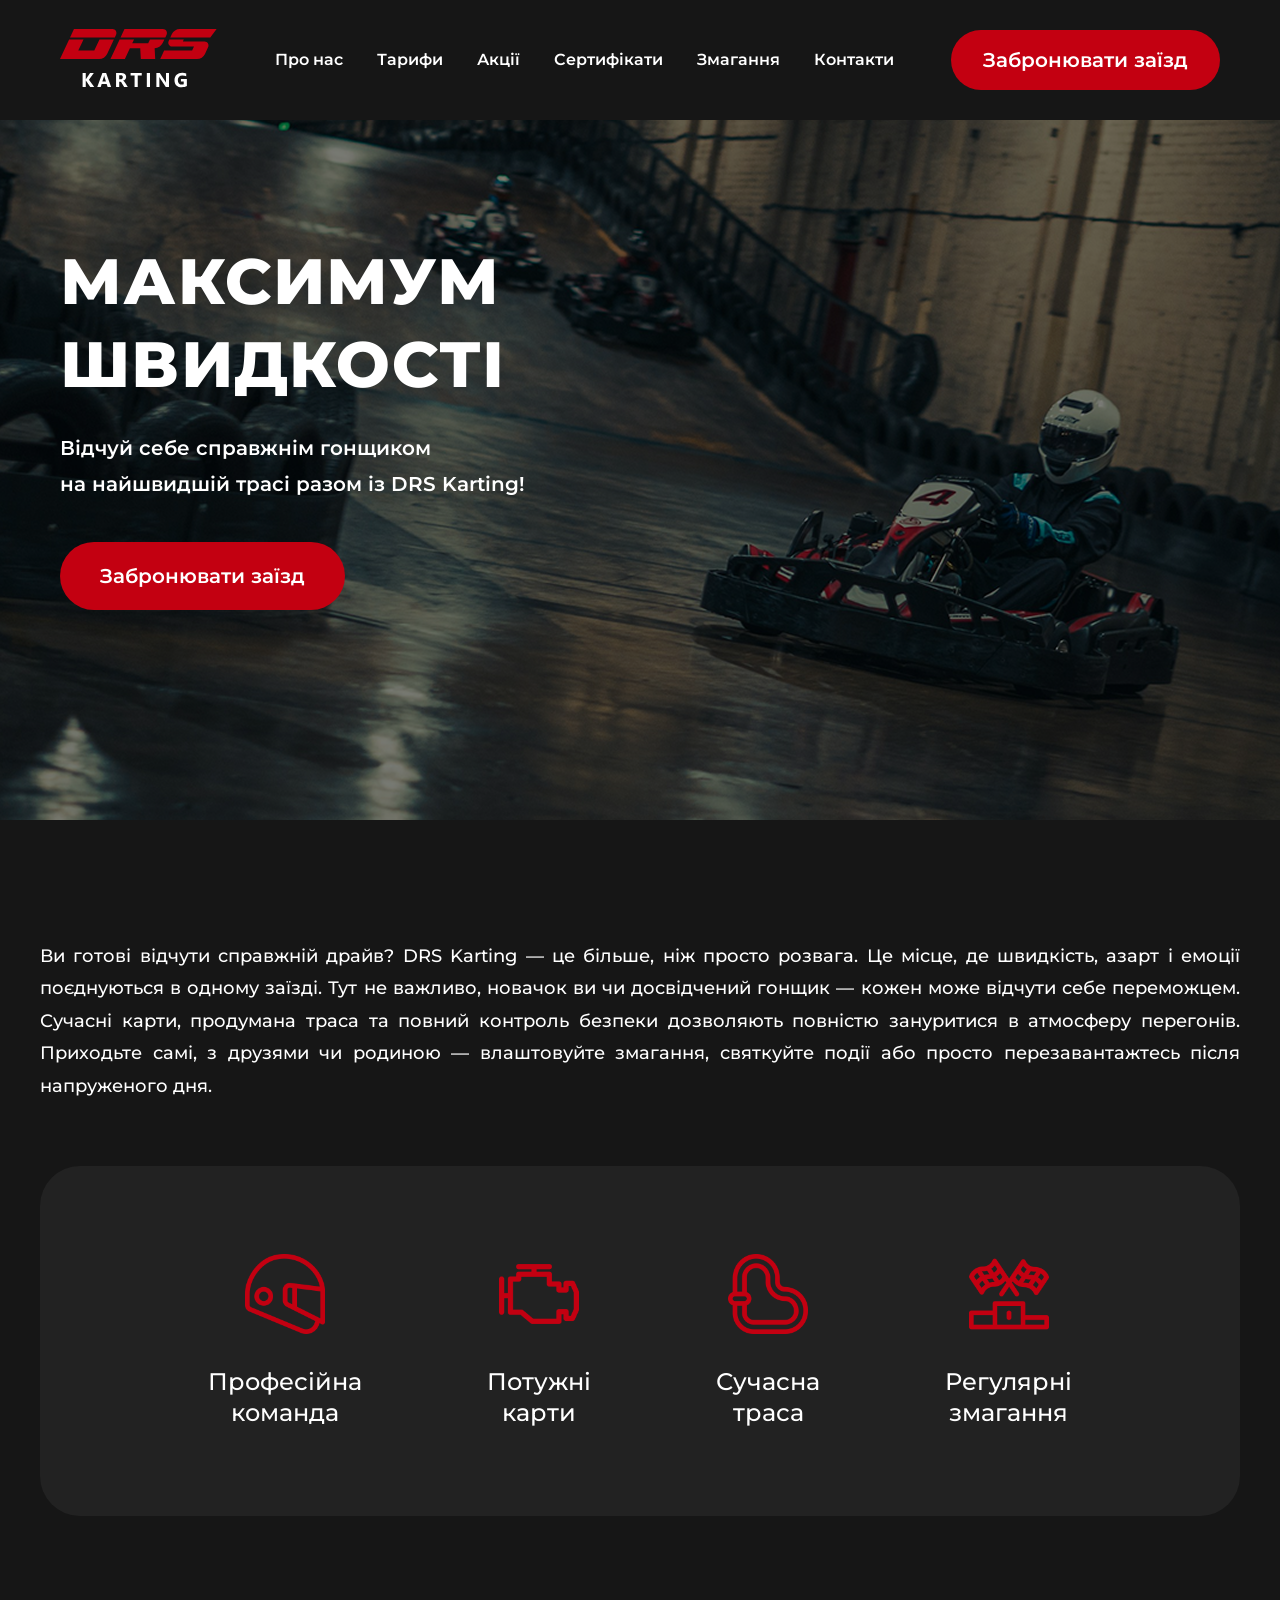
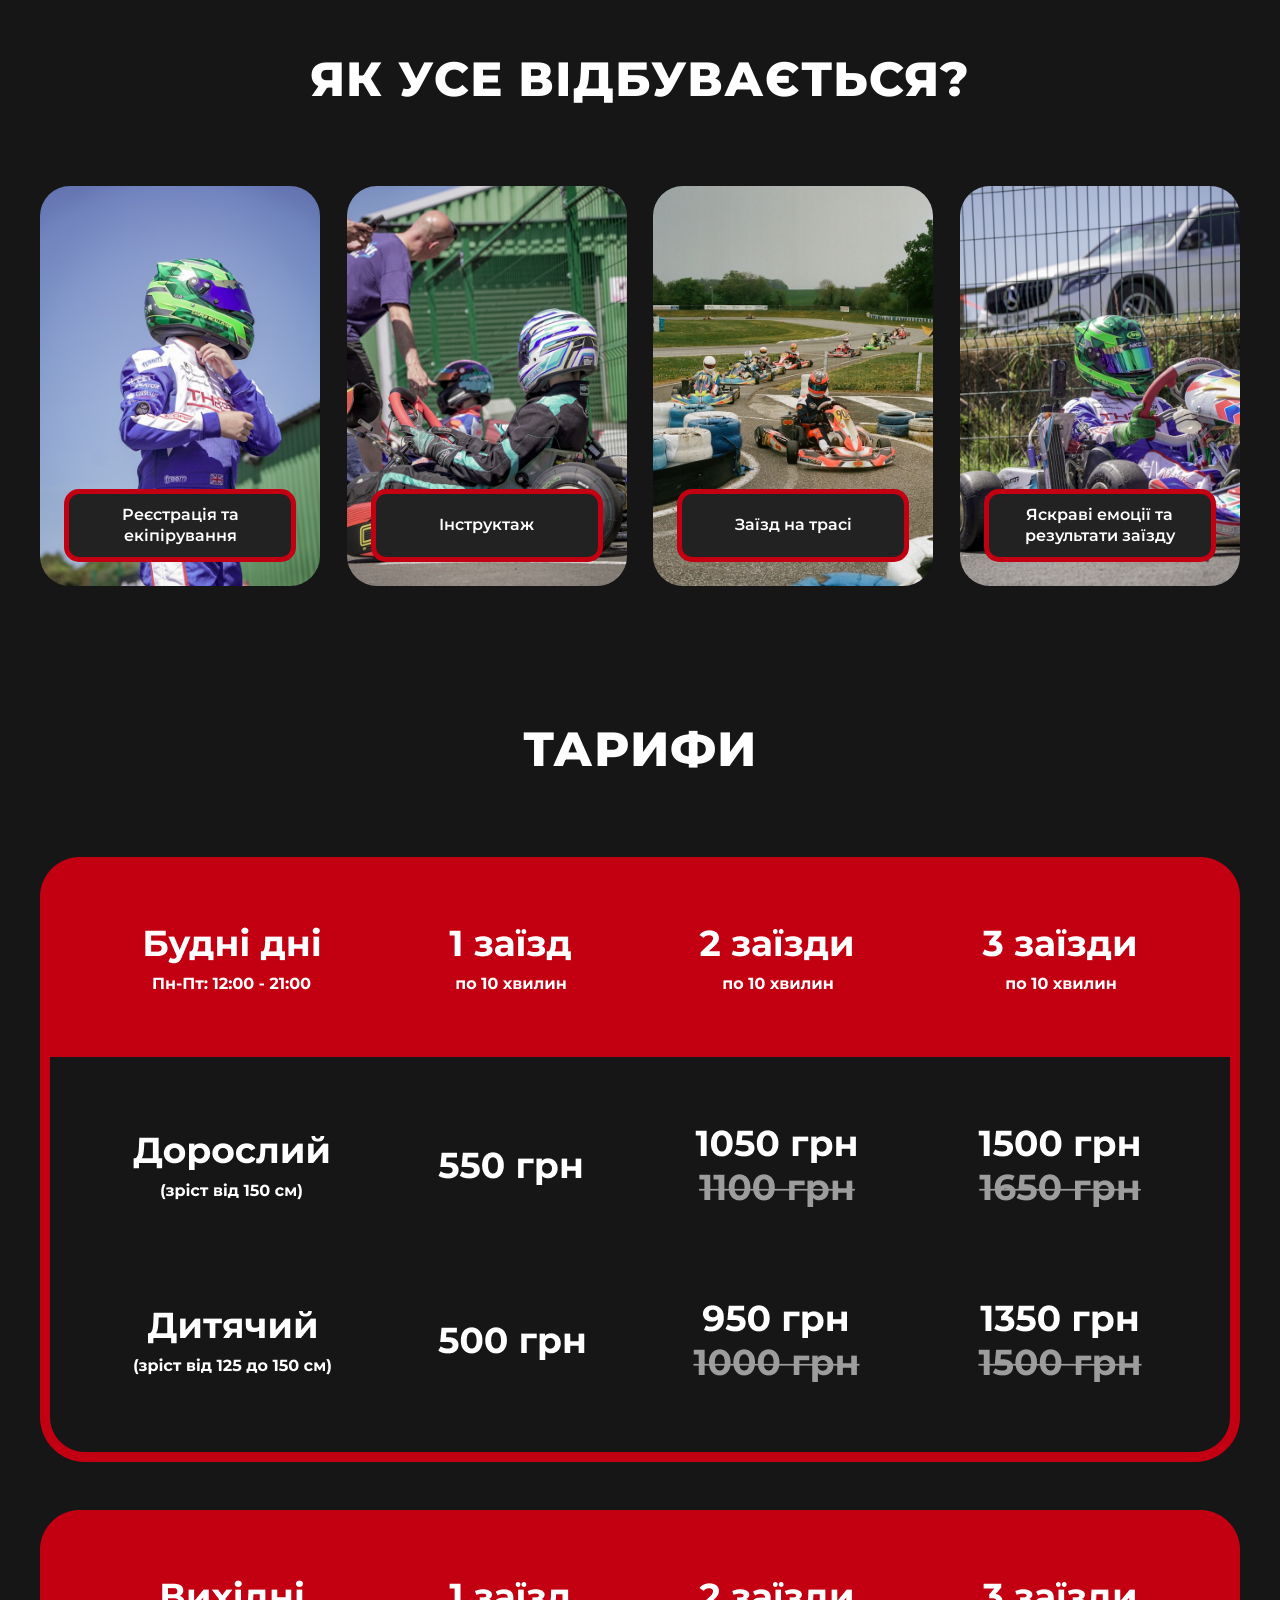
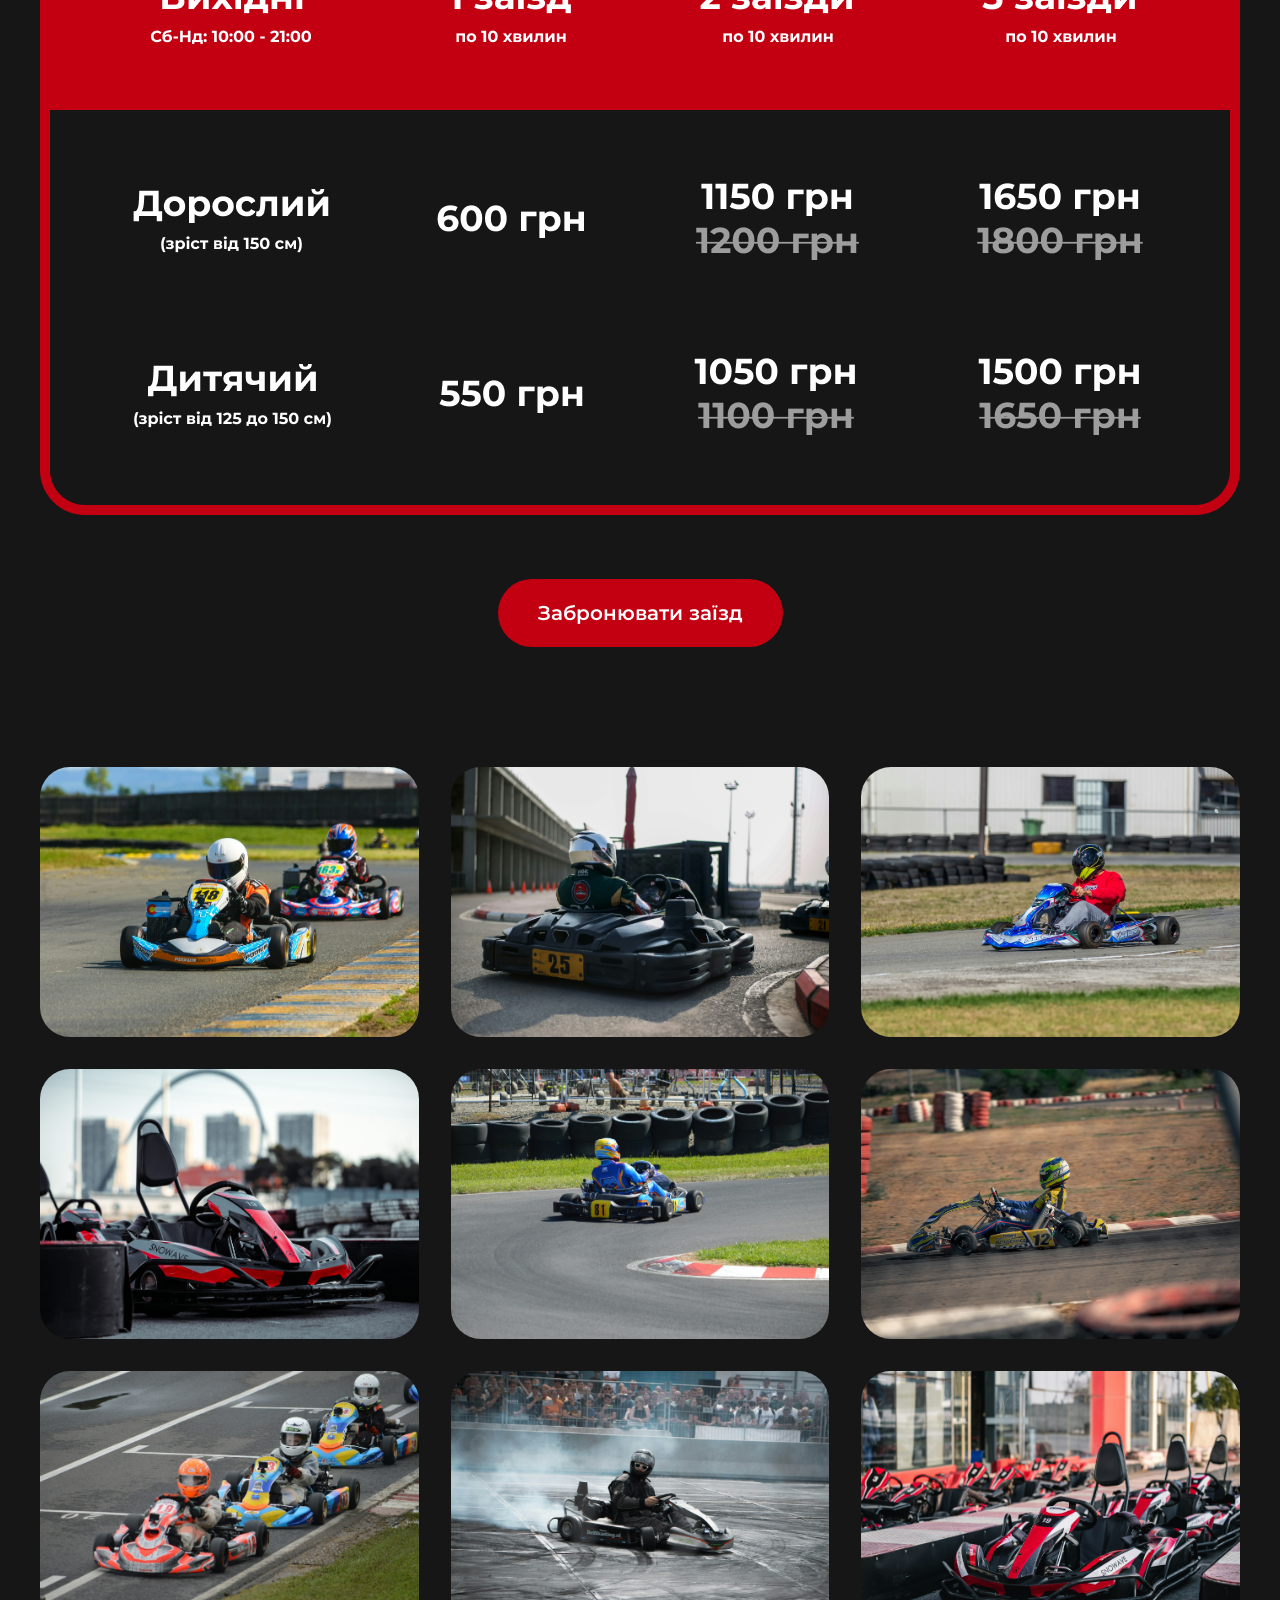
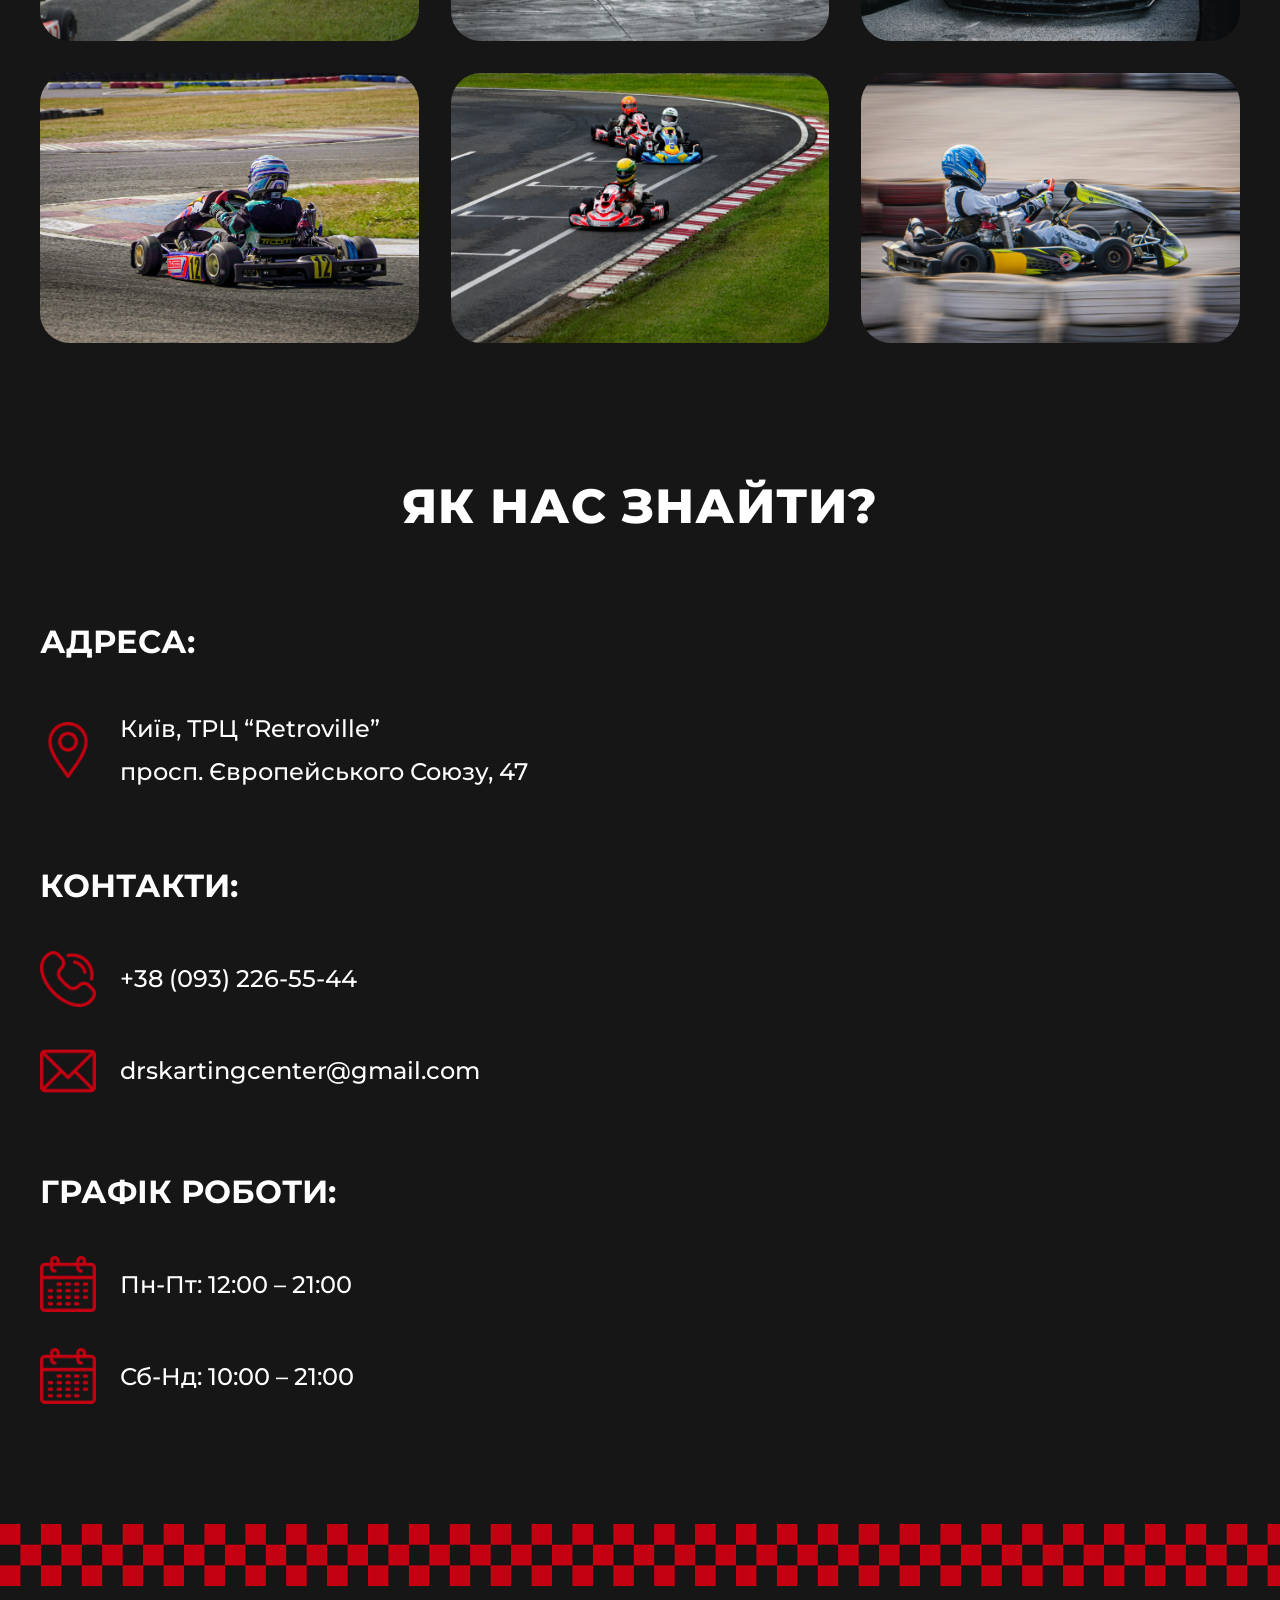
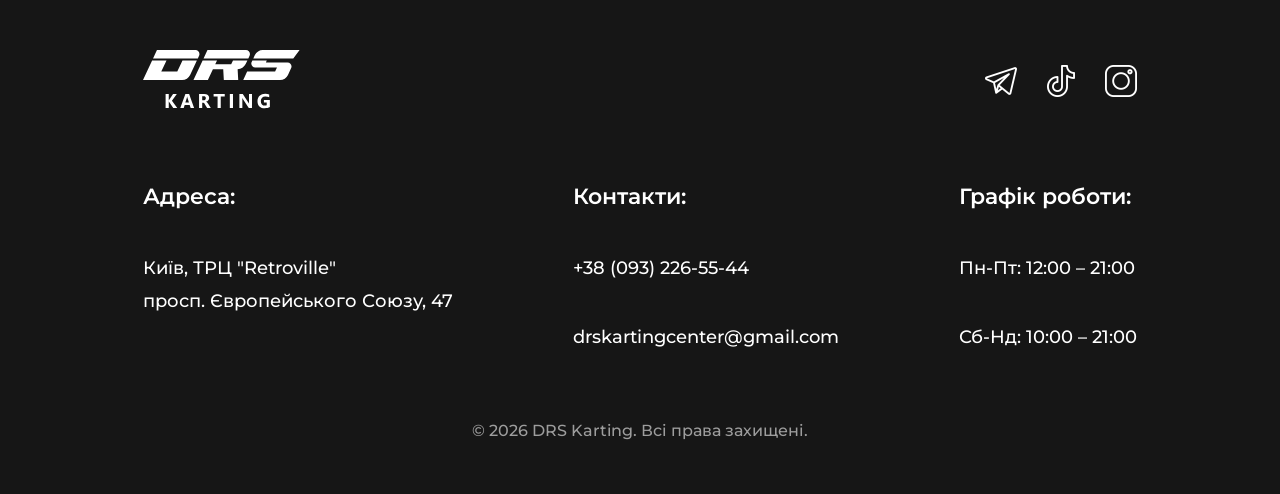
==== index.html @ b8cd3606 "Initial project upload Included all website pages, styles, and images" ====
<!DOCTYPE html>
<html lang="uk">
<head>
    <meta charset="UTF-8">
    <meta name="viewport" content="width=device-width, initial-scale=1.0">
    <title>DRS Karting — Картинг Київ | Максимум швидкості</title>
    <link rel="stylesheet" href="./style.css">
    <link rel="icon" href="./images/logo/logo-favicon.svg" type="image/svg+xml">
    <link rel="preconnect" href="https://fonts.googleapis.com">
    <link rel="preconnect" href="https://fonts.gstatic.com" crossorigin>
    <link href="https://fonts.googleapis.com/css2?family=Montserrat:ital,wght@0,100..900;1,100..900&display=swap" rel="stylesheet">
</head>
<body>
    <header class="header">
        <div class="header__container">
            <a href="index.html" class="header__logo">
                <img src="./images/logo/logo-header.svg" alt="DRS Karting логотип">
            </a>

            <nav class="header__nav">
                <ul class="header__nav-list">
                    <li><a href="about.html">Про нас</a></li>
                    <li><a href="prices.html">Тарифи</a></li>
                    <li><a href="promotions.html">Акції</a></li>
                    <li><a href="certificates.html">Сертифікати</a></li>
                    <li><a href="competitions.html">Змагання</a></li>
                    <li><a href="contacts.html">Контакти</a></li>
                </ul>
            </nav>

            <a href="reservation.html" class="btn header__btn">Забронювати заїзд</a>
        </div>
    </header>

    <section class="hero">
        <img class="hero__bg-img" src="./images/photos/hero-section-background.png" alt="Картинг-центр DRS Karting">
        <div class="hero__overlay"></div>

        <div class="hero__container">
            <h1 class="hero__title">Максимум<br>швидкості</h1>
            <p class="hero__subtitle">Відчуй себе справжнім гонщиком<br>на найшвидшій трасі разом із DRS Karting!</p>
            <a href="reservation.html" class="btn btn-primary">Забронювати заїзд</a>
        </div>
    </section>

    <section class="section">
        <p class="benefits__description">
            Ви готові відчути справжній драйв? DRS Karting — це більше, ніж просто розвага. Це місце, де швидкість, азарт і емоції поєднуються в одному заїзді. Тут не важливо, новачок ви чи досвідчений гонщик — кожен може відчути себе переможцем. Сучасні карти, продумана траса та повний контроль безпеки дозволяють повністю зануритися в атмосферу перегонів. Приходьте самі, з друзями чи родиною — влаштовуйте змагання, святкуйте події або просто перезавантажтесь після напруженого дня.
        </p>

        <div class="benefits__block">
            <div class="benefits__cards">
                <div class="benefits__card">
                    <img class="benefits__card-icon" src="./images/icons/helmet-icon.svg" alt="Іконка шолома">
                    <span class="benefits__card-title">Професійна<br>команда</span>
                </div>

                <div class="benefits__card">
                    <img class="benefits__card-icon" src="./images/icons/engine-icon.svg" alt="Іконка двигуна">
                    <span class="benefits__card-title">Потужні<br>карти</span>
                </div>

                <div class="benefits__card">
                    <img class="benefits__card-icon" src="./images/icons/track-icon.svg" alt="Іконка траси">
                    <span class="benefits__card-title">Сучасна<br>траса</span>
                </div>

                <div class="benefits__card">
                    <img class="benefits__card-icon" src="./images/icons/competition-icon.svg" alt="Іконка змагань">
                    <span class="benefits__card-title">Регулярні<br>змагання</span>
                </div>
            </div>
        </div>
    </section>

    <section class="section">
        <h2 class="section__title">Як усе відбувається?</h2>

        <div class="how-it-works__cards">
            <div class="how-it-works__card">
                <img class="how-it-works__card-img" src="./images/photos/how-it-all-works-photo-1.jpg" alt="Реєстрація та екіпірування">
                <div class="how-it-works__card-stage">
                    <span class="how-it-works__card-stage-text">Реєстрація та<br>екіпірування</span>
                </div>
            </div>

            <div class="how-it-works__card">
                <img class="how-it-works__card-img" src="./images/photos/how-it-all-works-photo-2.jpg" alt="Інструктаж">
                <div class="how-it-works__card-stage">
                    <span class="how-it-works__card-stage-text">Інструктаж</span>
                </div>
            </div>

            <div class="how-it-works__card">
                <img class="how-it-works__card-img" src="./images/photos/how-it-all-works-photo-3.jpg" alt="Заїзд на трасі">
                <div class="how-it-works__card-stage">
                    <span class="how-it-works__card-stage-text">Заїзд на трасі</span>
                </div>
            </div>

            <div class="how-it-works__card">
                <img class="how-it-works__card-img" src="./images/photos/how-it-all-works-photo-4.jpg" alt="Яскраві емоції та результати заїзду">
                <div class="how-it-works__card-stage">
                    <span class="how-it-works__card-stage-text">Яскраві емоції та<br>результати заїзду</span>
                </div>
            </div>
        </div>
    </section>

    <section class="section">
        <h2 class="section__title">Тарифи</h2>

        <div class="price__tables">
            <img src="./images/photos/price-list-weekdays.png" alt="Тарифи в будні дні">
            <img src="./images/photos/price-list-weekend.png" alt="Тарифи у вихідні дні">
        </div>

        <div class="btn-wrapper">
            <a href="reservation.html" class="btn btn-primary">Забронювати заїзд</a>
        </div>
    </section>

    <section class="section">
        <div class="gallery__photos">
            <div class="gallery__photo">
                <img src="./images/photos/gallery-photo-1.jpg" alt="Фото галереї 1">
            </div>

            <div class="gallery__photo">
                <img src="./images/photos/gallery-photo-2.jpg" alt="Фото галереї 2">
            </div>

            <div class="gallery__photo">
                <img src="./images/photos/gallery-photo-3.jpg" alt="Фото галереї 3">
            </div>

            <div class="gallery__photo">
                <img src="./images/photos/gallery-photo-4.jpg" alt="Фото галереї 4">
            </div>

            <div class="gallery__photo">
                <img src="./images/photos/gallery-photo-5.jpg" alt="Фото галереї 5">
            </div>

            <div class="gallery__photo">
                <img src="./images/photos/gallery-photo-6.jpg" alt="Фото галереї 6">
            </div>

            <div class="gallery__photo">
                <img src="./images/photos/gallery-photo-7.jpg" alt="Фото галереї 7">
            </div>

            <div class="gallery__photo">
                <img src="./images/photos/gallery-photo-8.jpg" alt="Фото галереї 8">
            </div>

            <div class="gallery__photo">
                <img src="./images/photos/gallery-photo-9.jpg" alt="Фото галереї 9">
            </div>

            <div class="gallery__photo">
                <img src="./images/photos/gallery-photo-10.jpg" alt="Фото галереї 10">
            </div>

            <div class="gallery__photo">
                <img src="./images/photos/gallery-photo-11.jpg" alt="Фото галереї 11">
            </div>

            <div class="gallery__photo">
                <img src="./images/photos/gallery-photo-12.jpg" alt="Фото галереї 12">
            </div>
        </div>
    </section>

    <section class="section">
        <h2 class="section__title">Як нас знайти?</h2>

        <div class="contacts__content">
            <div class="contacts__info">
                <div class="contacts__block">
                    <h3 class="contacts__subtitle">Адреса:</h3>

                    <div class="contacts__item">
                        <img class="contacts__item-icon" src="./images/icons/location-icon.svg" alt="Локація">
                        <p class="contacts__item-text">Київ, ТРЦ “Retroville”<br>просп. Європейського Союзу, 47</p>
                    </div>
                </div>

                <div class="contacts__block">
                    <h3 class="contacts__subtitle">Контакти:</h3>

                    <div class="contacts__item">
                        <img class="contacts__item-icon" src="./images/icons/phone-icon.svg" alt="Телефон">
                        <a class="contacts__item-text" href="tel:+380932265544">+38 (093) 226-55-44</a>
                    </div>

                    <div class="contacts__item">
                        <img class="contacts__item-icon" src="./images/icons/mail-icon.svg" alt="Email">
                        <a class="contacts__item-text" href="mailto:drskartingcenter@gmail.com">drskartingcenter@gmail.com</a>
                    </div>
                </div>

                <div class="contacts__block">
                    <h3 class="contacts__subtitle">Графік роботи:</h3>

                    <div class="contacts__item">
                        <img class="contacts__item-icon" src="./images/icons/calendar-icon.svg" alt="Графік">
                        <p class="contacts__item-text">Пн-Пт: 12:00 – 21:00</p>
                    </div>

                    <div class="contacts__item">
                        <img class="contacts__item-icon" src="./images/icons/calendar-icon.svg" alt="Графік">
                        <p class="contacts__item-text">Сб-Нд: 10:00 – 21:00</p>
                    </div>
                </div>
            </div>

            <div class="contacts__map">
                <iframe
                    src="https://www.google.com/maps/embed?pb=!1m18!1m12!1m3!1d2537.6457345749986!2d30.413880676406954!3d50.50355087160234!2m3!1f0!2f0!3f0!3m2!1i1024!2i768!4f13.1!3m3!1m2!1s0x40d4cd6ec5a66665%3A0x7eb8d3c45222c2d5!2z0KDQtdGC0YDQvtCy0ZbQu9GM!5e0!3m2!1suk!2sua!4v1777073135711!5m2!1suk!2sua"
                    width="100%"
                    height="100%"
                    style="border:0;"
                    allowfullscreen=""
                    loading="lazy"
                    referrerpolicy="no-referrer-when-downgrade">
                </iframe>
            </div>
        </div>
    </section>

    <footer class="footer">
        <img class="footer__finish-line" src="./images/photos/finish-line.png" alt="Декоративна фінішна смуга">

        <div class="footer__content">
            <div class="footer__links">
                <a href="index.html" class="footer__logo">
                    <img src="./images/logo/logo-footer.svg" alt="DRS Karting логотип">
                </a>

                <div class="footer__network">
                    <a href="#" class="footer__network-icon">
                        <img src="./images/icons/telegram-icon.svg" alt="Telegram">
                    </a>

                    <a href="#" class="footer__network-icon">
                        <img src="./images/icons/tik-tok-icon.svg" alt="TikTok">
                    </a>

                    <a href="#" class="footer__network-icon">
                        <img src="./images/icons/instagram-icon.svg" alt="Instagram">
                    </a>
                </div>
            </div>

            <div class="footer__contacts">
                <div class="footer__contacts-block">
                    <span class="footer__contacts-title">Адреса:</span>
                    <span class="footer__contacts-text">Київ, ТРЦ "Retroville"<br>просп. Європейського Союзу, 47</span>
                </div>

                <div class="footer__contacts-block">
                    <span class="footer__contacts-title">Контакти:</span>
                    <span class="footer__contacts-text">+38 (093) 226-55-44</span>
                    <span class="footer__contacts-text">drskartingcenter@gmail.com</span>
                </div>

                <div class="footer__contacts-block">
                    <span class="footer__contacts-title">Графік роботи:</span>
                    <span class="footer__contacts-text">Пн-Пт: 12:00 – 21:00</span>
                    <span class="footer__contacts-text">Сб-Нд: 10:00 – 21:00</span>
                </div>
            </div>

            <p class="footer__copyright">© 2026 DRS Karting. Всі права захищені.</p>
        </div>
    </footer>
</body>
</html>
---- style.css ----
:root {
    --color-bg-default: #161616;
    --color-bg-elevated: #222222;
    --color-brand-primary: #C30011;
    --color-btn-hover: #AB000F;
    --color-text-primary: #FFFFFF;
    --color-text-secondary: #9D9D9D;
    --color-form-border: #595959;
}

* {
    box-sizing: border-box;
    margin: 0;
    padding: 0;
}

html {
    scroll-behavior: smooth;
}

body {
    background-color: var(--color-bg-default);
    color: var(--color-text-primary);
    font-family: 'Montserrat', sans-serif;
    line-height: 1.8;
    padding-top: 120px;
}

.header {
    height: 120px;
    background-color: var(--color-bg-default);
    position: fixed;
    top: 0;
    left: 0;
    right: 0;
    z-index: 1000;
}

.header__container {
    max-width: 1200px;
    margin: 0 auto;
    padding: 0 20px;
    display: flex;
    align-items: center;
    justify-content: space-between;
    height: 100%;
}

.header__logo {
    width: 157px;
    height: 63px;
    display: block;
    object-fit: contain;
}

.header__nav-list {
    display: flex;
    gap: 34px;
    list-style: none;
    align-items: center;
    justify-content: center;
}

.header__nav-list a {
    font-size: 16px;
    font-weight: 600;
    color: var(--color-text-primary);
    text-decoration: none;
    white-space: nowrap;
    position: relative;
    transition: color 0.3s ease;
}

.header__nav-list a:hover {
    color: var(--color-brand-primary);
}

.header__nav-list a::after {
    content: '';
    position: absolute;
    left: 0;
    bottom: -8px;
    width: 100%;
    height: 4px;
    border-radius: 999px;
    background-color: var(--color-brand-primary);
    transform: scaleX(0);
    transform-origin: center;
    transition: transform 0.3s ease;
}

.header__nav-list a:hover::after {
    transform: scaleX(1);
}

.header__nav-list a:active {
    color: var(--color-brand-primary);
}

.header__nav-list a:active::after {
    transform: scaleX(1);
}

.btn {
    display: inline-flex;
    align-items: center;
    justify-content: center;
    background-color: var(--color-brand-primary);
    border-radius: 999px;
    color: var(--color-text-primary);
    font-family: 'Montserrat', sans-serif;
    font-weight: 600;
    text-align: center;
    white-space: nowrap;
    cursor: pointer;
    border: none;
    text-decoration: none;
    transition: transform 0.3s ease, background-color 0.3s ease;
}

.btn:hover {
    background-color: var(--color-btn-hover);
    transform: translateY(-2px);
}

.btn:active {
    transform: translateY(1px);
}

.header__btn {
    padding: 12px 32px;
    font-size: 20px;
}

.hero {
    position: relative;
    height: 700px;
    width: 100%;
    overflow: hidden;
    margin-bottom: 120px;
}

.hero__bg-img {
    position: absolute;
    inset: 0;
    width: 100%;
    height: 100%;
    object-fit: cover;
    z-index: -1;
}

.hero__overlay {
    position: absolute;
    inset: 0;
    background-color: rgba(0, 0, 0, 0.5);
    z-index: 2;
}

.hero__container {
    position: relative;
    max-width: 1200px;
    width: 100%;
    margin: 0 auto;
    padding: 120px 20px 0;
    z-index: 3;
}

.hero__title {
    font-size: 64px;
    font-weight: 800;
    color: var(--color-text-primary);
    text-transform: uppercase;
    letter-spacing: 1.28px;
    line-height: 1.3;
    margin-bottom: 24px;
}

.hero__subtitle {
    font-size: 20px;
    font-weight: 600;
    color: var(--color-text-primary);
    text-align: justify;
    margin-bottom: 40px;
}

.btn-primary {
    padding: 16px 40px;
    font-size: 20px;
}

.section {
    max-width: 1200px;
    margin: 0 auto;
    margin-bottom: 120px;
}

.benefits__description {
    font-size: 18px;
    font-weight: 500;
    color: var(--color-text-primary);
    margin-bottom: 64px;
    text-align: justify;
}

.benefits__block {
    background-color: var(--color-bg-elevated);
    border-radius: 40px;
    height: 350px;
    display: flex;
    align-items: center;
    justify-content: center;
}

.benefits__cards {
    display: flex;
    align-items: center;
    justify-content: space-between;
    width: 864px;
}

.benefits__card {
    display: flex;
    flex-direction: column;
    align-items: center;
    justify-content: center;
    gap: 32px;
}

.benefits__card-icon {
    width: 80px;
    height: 80px;
    object-fit: contain;
}

.benefits__card-title {
    font-size: 24px;
    font-weight: 500;
    color: var(--color-text-primary);
    text-align: center;
    line-height: 1.3;
}

.section__title {
    font-size: 48px;
    font-weight: 800;
    color: var(--color-text-primary);
    text-transform: uppercase;
    letter-spacing: 0.96px;
    text-align: center;
    margin-bottom: 64px;
}

.how-it-works__cards {
    display: flex;
    align-items: center;
    justify-content: space-between;
}

.how-it-works__card {
    position: relative;
    width: 280px;
    height: 400px;
    flex-shrink: 0;
    transition: transform 0.3s ease;
}

.how-it-works__card:hover {
    transform: translateY(-6px);
}

.how-it-works__card-img {
    position: absolute;
    inset: 0;
    width: 100%;
    height: 100%;
    object-fit: cover;
    border-radius: 30px;
}

.how-it-works__card-stage {
    position: absolute;
    bottom: 24px;
    left: 24px;
    width: 232px;
    height: 73px;
    background-color: var(--color-bg-elevated);
    border: 5px solid var(--color-brand-primary);
    border-radius: 15px;
    display: flex;
    align-items: center;
    justify-content: center;
    padding: 8px 16px;
}

.how-it-works__card-stage-text {
    font-size: 16px;
    font-weight: 600;
    color: var(--color-text-primary);
    text-align: center;
    line-height: 1.3;
}

.price__tables {
    display: flex;
    flex-direction: column;
    gap: 48px;
    align-items: center;
}

.btn-wrapper {
    text-align: center;
    margin-top: 64px;
}

.gallery__photos {
    display: grid;
    grid-template-columns: repeat(3, 1fr);
    grid-auto-rows: 270px;
    gap: 32px;
}

.gallery__photo {
    border-radius: 30px;
    overflow: hidden;
    height: 270px;
}

.gallery__photo img {
    width: 100%;
    height: 100%;
    object-fit: cover;
    display: block;
    transition: transform 0.3s ease;
}

.gallery__photo:hover img {
    transform: scale(1.05);
}

.contacts__content {
    display: flex;
    justify-content: space-between;
}

.contacts__info {
    display: flex;
    flex-direction: column;
    gap: 64px;
    max-width: 506px;
}

.contacts__block {
    display: flex;
    flex-direction: column;
    gap: 36px;
}

.contacts__subtitle {
    font-size: 32px;
    font-weight: 700;
    color: var(--color-text-primary);
    text-transform: uppercase;
}

.contacts__item {
    display: flex;
    align-items: center;
    gap: 24px;
}

.contacts__item-icon {
    width: 56px;
    height: 56px;
    object-fit: contain;
    flex-shrink: 0;
}

.contacts__item-text {
    font-size: 24px;
    font-weight: 500;
    color: var(--color-text-primary);
    text-decoration: none;
}

.contacts__map {
    width: 590px;
    border-radius: 10px;
    overflow: hidden;
}

.contacts__map iframe {
    width: 100%;
    height: 100%;
}

.footer {
    margin-bottom: 48px;
}

.footer__finish-line {
    width: 100%;
    display: block;
}

.footer__content {
    width: 994px;
    margin: 0 auto;
    padding-top: 64px;
}

.footer__links {
    display: flex;
    align-items: center;
    justify-content: space-between;
    margin-bottom: 64px;
}

.footer__logo {
    width: 157px;
    height: 63px;
    display: block;
    object-fit: contain;
}

.footer__network {
    display: flex;
    align-items: center;
    gap: 28px;
}

.footer__network-icon {
    width: 32px;
    height: 32px;
    display: flex;
    align-items: center;
    justify-content: center;
    transition: transform 0.3s ease;
}

.footer__network-icon img {
    width: 100%;
    height: 100%;
    object-fit: contain;
}

.footer__network-icon:hover {
    transform: translateY(-3px);
    opacity: 0.85;
}

.footer__contacts {
    display: flex;
    align-items: flex-start;
    justify-content: space-between;
    margin-bottom: 64px;
}

.footer__contacts-block {
    display: flex;
    flex-direction: column;
    gap: 36px;
}

.footer__contacts-title {
    font-size: 22px;
    font-weight: 600;
    color: var(--color-text-primary);
}

.footer__contacts-text {
    font-size: 18px;
    font-weight: 500;
    color: var(--color-text-primary);
}

.footer__copyright {
    font-size: 16px;
    font-weight: 500;
    color: var(--color-text-secondary);
    text-align: center;
}

.title {
    margin-top: 64px;
    margin-bottom: 64px;
}

.intro {
    margin-top: 64px;
}

.page__title {
    font-size: 64px;
    font-weight: 800;
    color: var(--color-text-primary);
    text-transform: uppercase;
    letter-spacing: 1.28px;
    text-align: center;
    margin-bottom: 64px;
}

.intro__text {
    font-size: 18px;
    font-weight: 500;
    color: var(--color-text-primary);
    text-align: justify;
}

.our-track__about {
    display: flex;
    align-items: center;
    justify-content: space-between;
    margin-bottom: 120px;
}

.our-track__description {
    display: flex;
    flex-direction: column;
    gap: 24px;
    width: 533px;
    color: var(--color-text-primary);
    font-size: 18px;
    font-weight: 500;
}

.our-track__map {
    width: 570px;
    height: 425px;
    object-fit: cover;
    flex-shrink: 0;
}

.slider {
    display: flex;
    align-items: center;
    justify-content: space-between;
}

.slider__btn {
    width: 64px;
    height: 64px;
    background: none;
    border: none;
    cursor: pointer;
    display: flex;
    align-items: center;
    justify-content: center;
    transition: transform 0.2s ease, opacity 0.2s ease;
    opacity: 0.7;
}

.slider__btn img {
    width: 100%;
    height: 100%;
    object-fit: contain;
}

.slider__btn:hover {
    transform: translateY(-2px);
    opacity: 1;
}

.slider__btn:active {
    transform: translateY(0) scale(0.95);
}

.slider__item {
    width: 305px;
    height: 355px;
    border-radius: 30px;
    overflow: hidden;
    flex-shrink: 0;
}

.slider__img {
    width: 100%;
    height: 100%;
    object-fit: cover;
    display: block;
}

.our-karts__models {
    display: flex;
    align-items: center;
    justify-content: space-between;
    margin-left: 51px;
    margin-right: 51px;
    margin-top: 80px;
}

.our-karts__kart {
    display: flex;
    flex-direction: column;
    gap: 48px;
}

.our-karts__kart-img-wrap {
    width: 459px;
    height: 247px;
}

.our-karts__kart-img {
    width: 100%;
    height: 100%;
    object-fit: cover;
    display: block;
}

.our-karts__kart-info {
    display: flex;
    flex-direction: column;
    color: var(--color-text-primary);
    white-space: nowrap;
}

.our-karts__kart-type {
    font-size: 36px;
    font-weight: 600;
}

.our-karts__kart-model {
    font-size: 32px;
    font-weight: 600;
    margin-bottom: 32px;
}

.our-karts__kart-specs {
    font-size: 18px;
    font-weight: 500;
    line-height: 2.5;
    list-style: disc;
    padding-left: 27px;
}

.cta {
    text-align: center;
}

.cta__title {
    font-size: 64px;
    font-weight: 800;
    color: var(--color-text-primary);
    text-transform: uppercase;
    letter-spacing: 1.28px;
}

.cta__subtitle {
    font-size: 36px;
    font-weight: 600;
    color: var(--color-text-primary);
    margin-bottom: 48px;
}

.price__cards {
    display: flex;
    align-items: center;
    justify-content: space-between;
}

.price__card {
    width: 370px;
}

.price__card-img {
    width: 100%;
    height: auto;
    object-fit: cover;
    display: block;
}

.promotions__grid {
    display: grid;
    grid-template-columns: repeat(2, 1fr);
    gap: 64px;
    width: 100%;
}

.promotion__card {
    background-color: var(--color-bg-elevated);
    border-radius: 40px;
    width: 568px;
    height: 580px;
    padding: 100px 71px;
    display: flex;
    align-items: center;
    justify-content: center;
}

.promotion__card-content {
    display: flex;
    flex-direction: column;
    align-items: center;
    text-align: center;
    gap: 48px;
}

.promotion__icon {
    width: 128px;
    height: 128px;
    object-fit: contain;
}

.promotion__title {
    font-size: 32px;
    font-weight: 600;
    color: var(--color-text-primary);
    line-height: 1.3;
}

.promotion__text {
    font-size: 20px;
    font-weight: 500;
    color: var(--color-text-primary);
}

.certificate__img {
    display: block;
    margin: 0 auto;
}

.certificate__info {
    display: flex;
    justify-content: center;
    margin-top: 64px;
}

.certificate__info-list {
    font-size: 18px;
    font-weight: 500;
    list-style: disc;
    line-height: 2.5;
}

.competitions__content {
    display: flex;
    align-items: center;
    justify-content: space-between;
    margin-bottom: 80px;
}

.competitions__info {
    display: flex;
    flex-direction: column;
    gap: 24px;
    width: 533px;
    color: var(--color-text-primary);
}

.competitions__info p {
    font-size: 18px;
    font-weight: 500;
}

.competitions__info-block {
    display: flex;
    flex-direction: column;
    gap: 12px;
}

.competitions__info h3 {
    font-size: 20px;
    font-weight: 700;
}

.competitions__img {
    width: 570px;
    height: 425px;
    flex-shrink: 0;
    border-radius: 40px;
    overflow: hidden;
}

.competitions__img img {
    width: 100%;
    height: 100%;
    object-fit: cover;
    display: block;
}

.reservation__form {
    display: flex;
    flex-direction: column;
    gap: 38px;
    max-width: 726px;
    margin: 0 auto 120px;
}

.field__group {
    display: flex;
    flex-direction: column;
    gap: 16px;
    align-items: flex-start;
}

.field__label {
    font-size: 24px;
    font-weight: 600;
    color: var(--color-text-primary);
}

.form__field {
    padding: 16px 24px;
    background-color: var(--color-bg-default);
    border: 4px solid var(--color-form-border);
    outline: none;
    border-radius: 16px;
    color: var(--color-text-primary);
    font-size: 24px;
    font-family: 'Montserrat', sans-serif;
    transition: border-color 0.2s ease;
}

.form__field:focus {
    border-color: var(--color-brand-primary);
}

.field__input {
    width: 100%;
    height: 80px;
}

.checkbox__list {
    display: flex;
    flex-direction: column;
    gap: 16px;
}

.checkbox__item {
    display: flex;
    align-items: center;
    gap: 16px;
    cursor: pointer;
    font-size: 20px;
    font-weight: 500;
    color: var(--color-text-primary);
    user-select: none;
}

.checkbox__item input[type="checkbox"] {
    width: 32px;
    height: 32px;
    cursor: pointer;
    border: 4px solid var(--color-form-border);
    border-radius: 2px;
    appearance: none;
    background: transparent;
    position: relative;
    transition: background-color 0.1s ease, border-color 0.1s ease;
}

.checkbox__item input[type="checkbox"]:checked {
    background-color: var(--color-brand-primary);
    border-color: var(--color-brand-primary);
}

.checkbox__item input[type="checkbox"]::after {
    content: '';
    position: absolute;
    width: 20px;
    height: 20px;
    background-image: url(./images/icons/check-icon.svg);
    background-repeat: no-repeat;
    background-size: contain;
    top: 50%;
    left: 50%;
    transform: translate(-50%, -50%) scale(0);
    transition: transform 0.1s ease;
}

.checkbox__item input[type="checkbox"]:checked::after {
    transform: translate(-50%, -50%) scale(1);
}

.counter {
    display: flex;
    align-items: center;
    gap: 32px;
}

.counter__btn {
    width: 32px;
    height: 32px;
    background: none;
    border: none;
    cursor: pointer;
    display: flex;
    align-items: center;
    justify-content: center;
    transition: transform 0.2s ease;
}

.counter__btn:active {
    transform: scale(0.95);
}

.counter__btn-icon {
    width: 100%;
    height: 100%;
    object-fit: contain;
}

.counter__input {
    width: 100px;
    height: 80px;
    background-color: var(--color-bg-default);
    border: 4px solid var(--color-form-border);
    outline: none;
    border-radius: 16px;
    color: var(--color-text-primary);
    font-size: 24px;
    font-family: 'Montserrat', sans-serif;
    font-weight: 500;
    text-align: center;
    cursor: default;
}

.field__input-wrapper {
    position: relative;
    display: inline-block;
}

.field__input-date {
    width: 300px;
    height: 80px;
    padding-right: 56px;
}



.field__input-date::-webkit-calendar-picker-indicator {
    opacity: 0;
    position: absolute;
    right: 0;
    width: 56px;
    height: 100%;
    cursor: pointer;
}

.field__icon {
    position: absolute;
    right: 24px;
    top: 50%;
    transform: translateY(-50%);
    pointer-events: none;
    display: flex;
    color: var(--color-form-border);
    transition: color 0.2s ease;
}

.field__icon svg {
    width: 48px;
    height: 48px;
}

.field__input-wrapper:focus-within .field__icon {
    color: var(--color-brand-primary);
}

.submit__btn {
    padding: 20px 40px;
    font-size: 20px;
    margin-top: 26px;
}
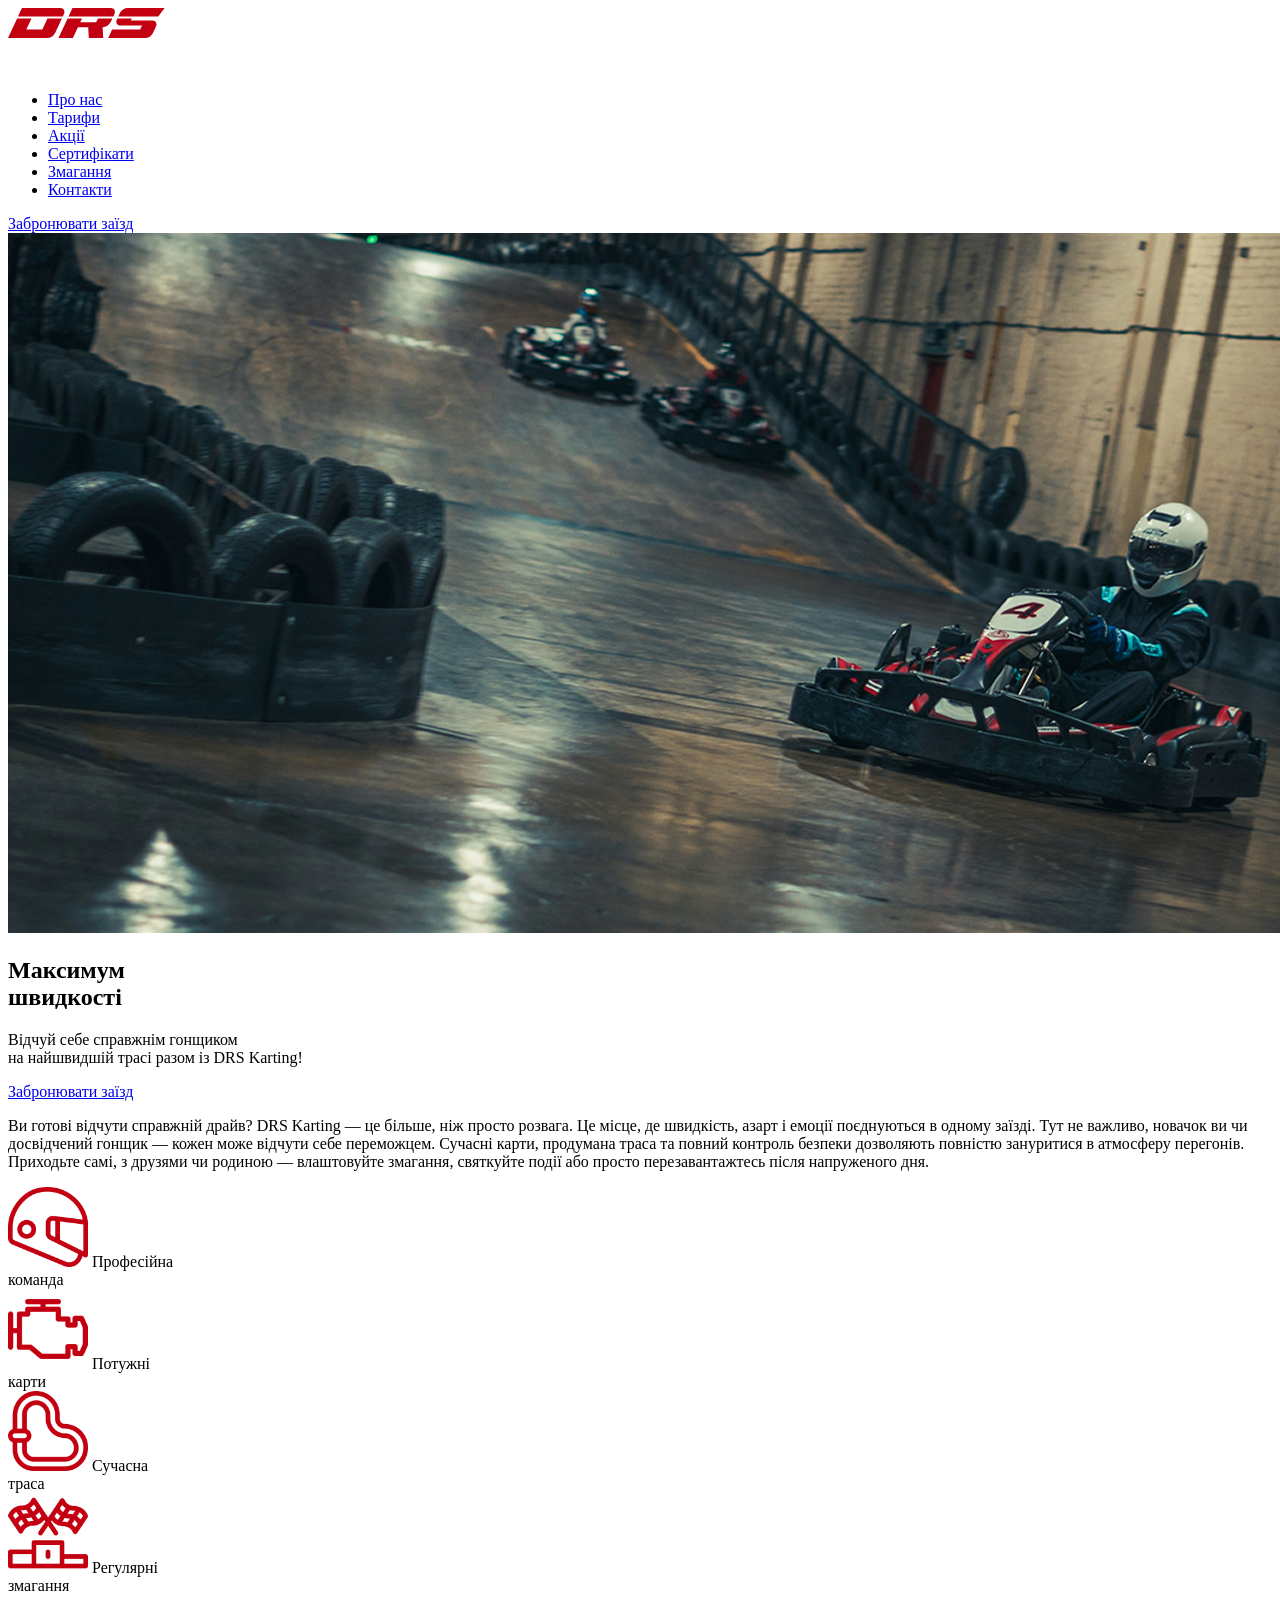
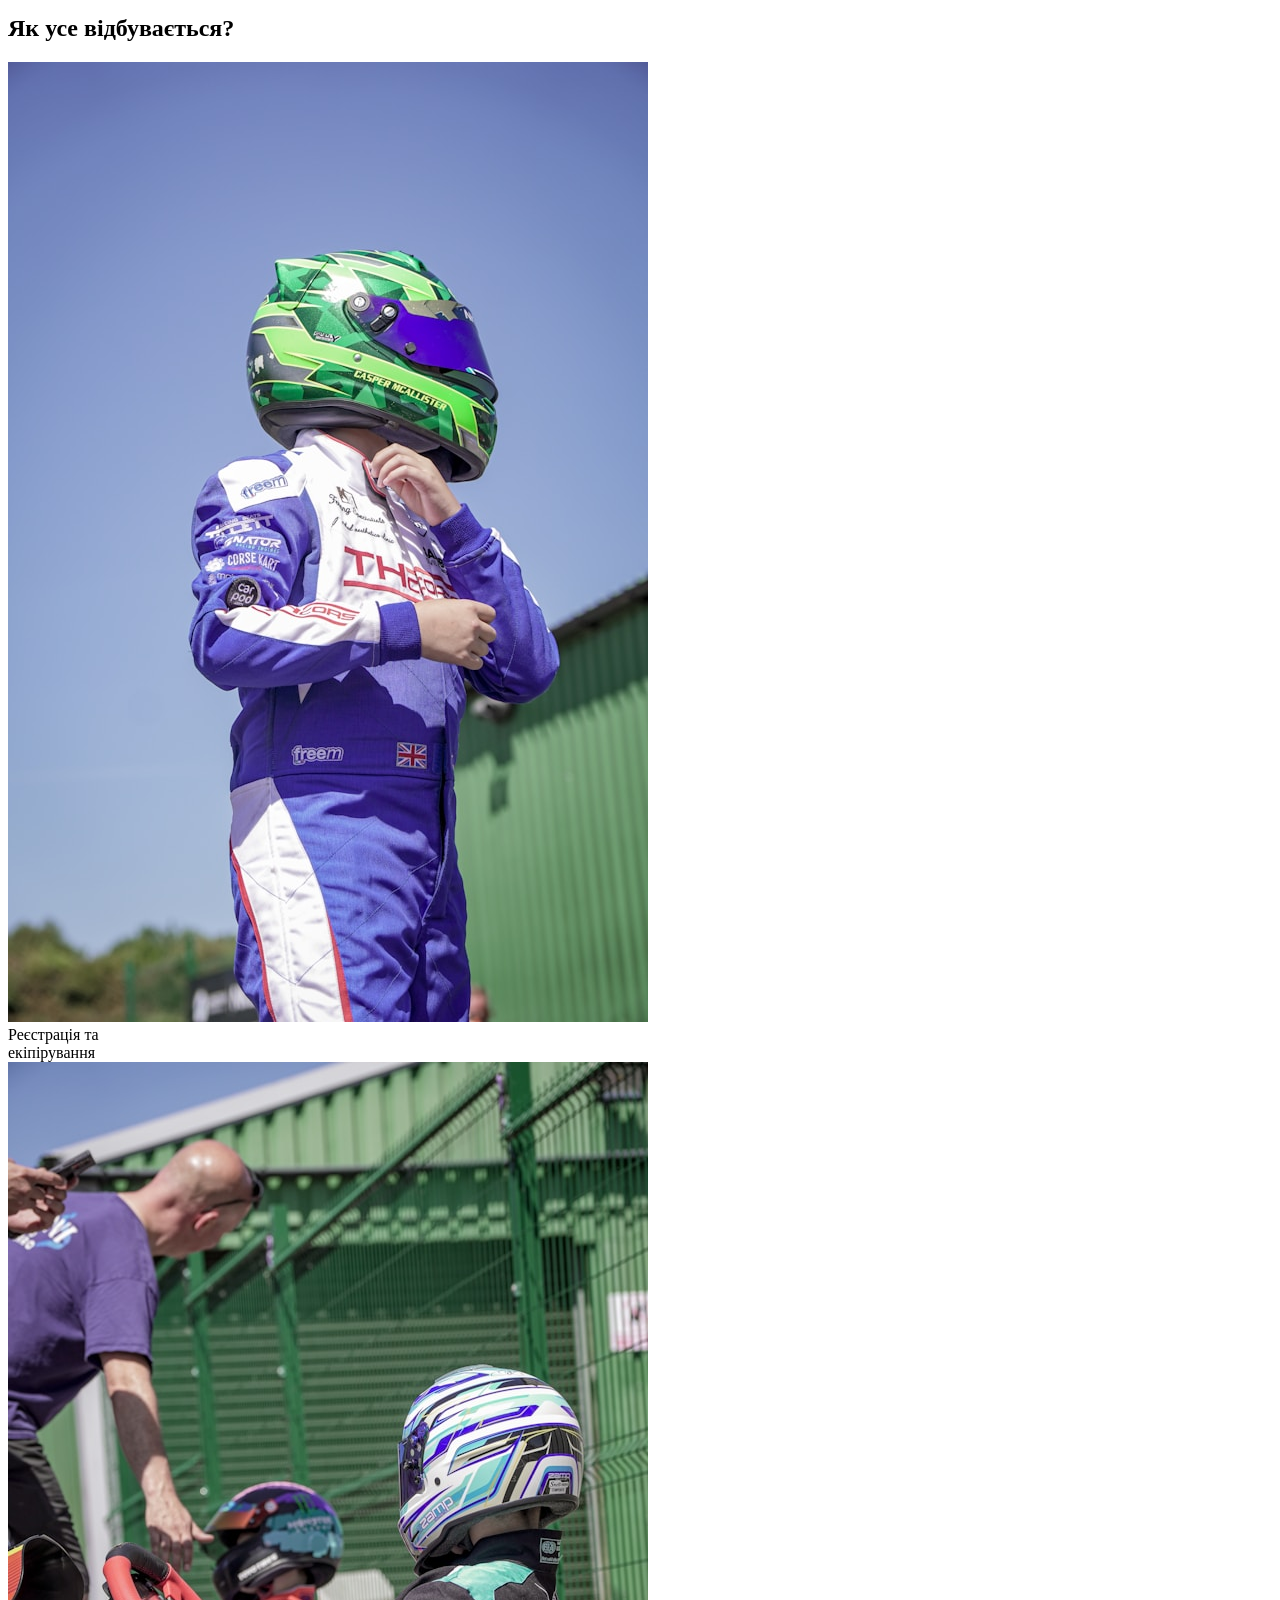
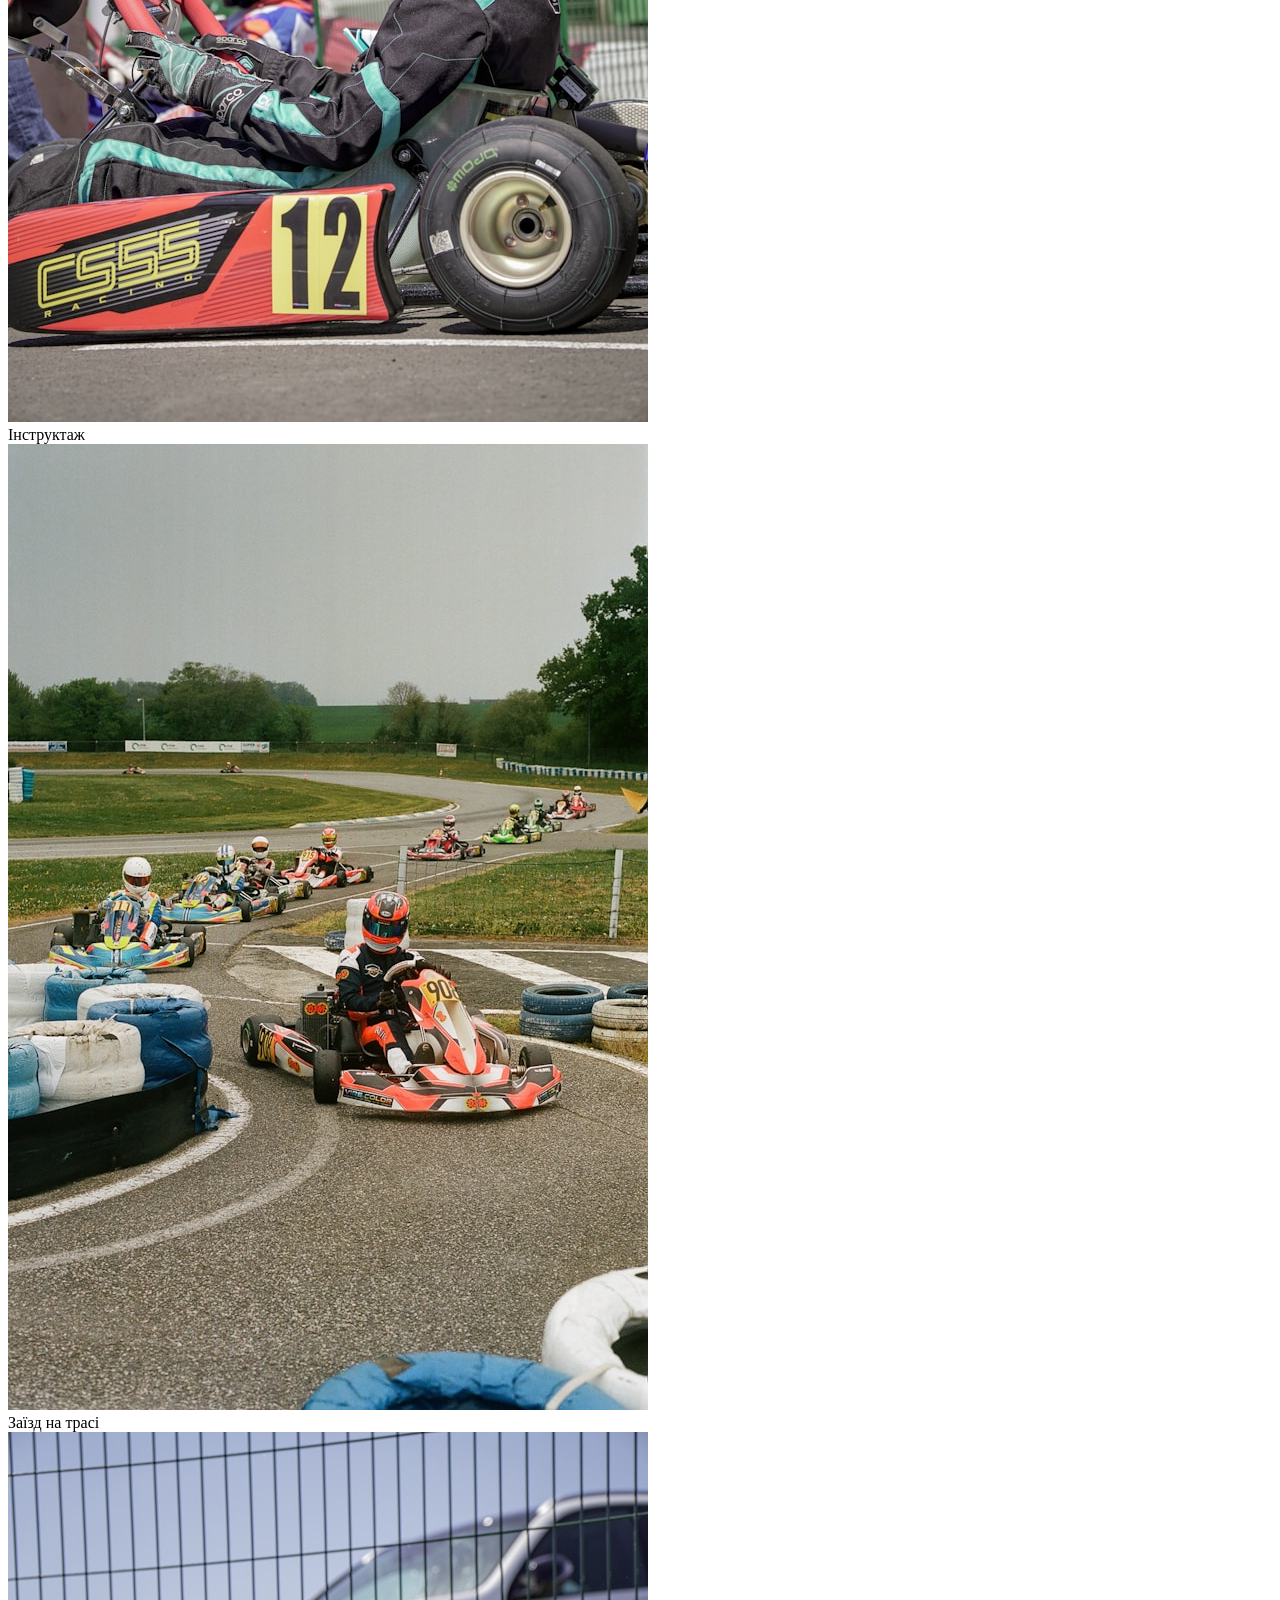
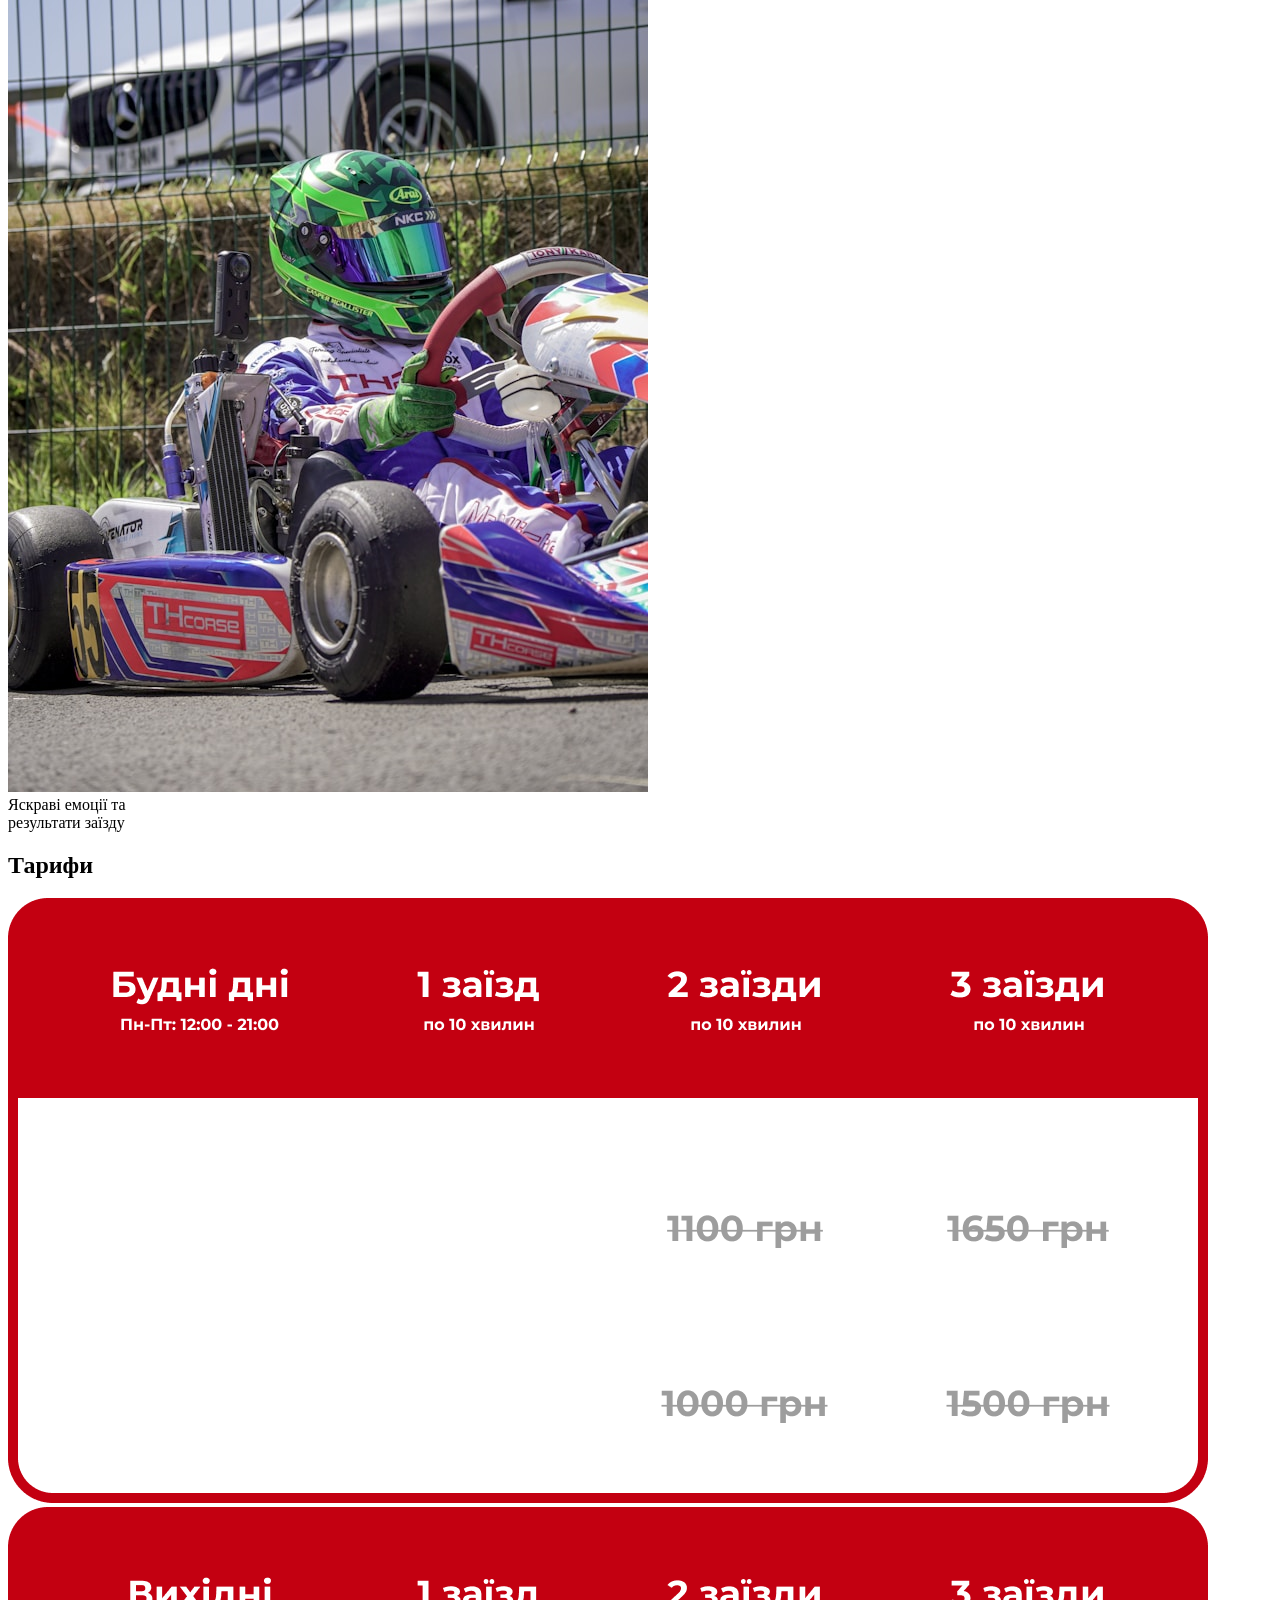
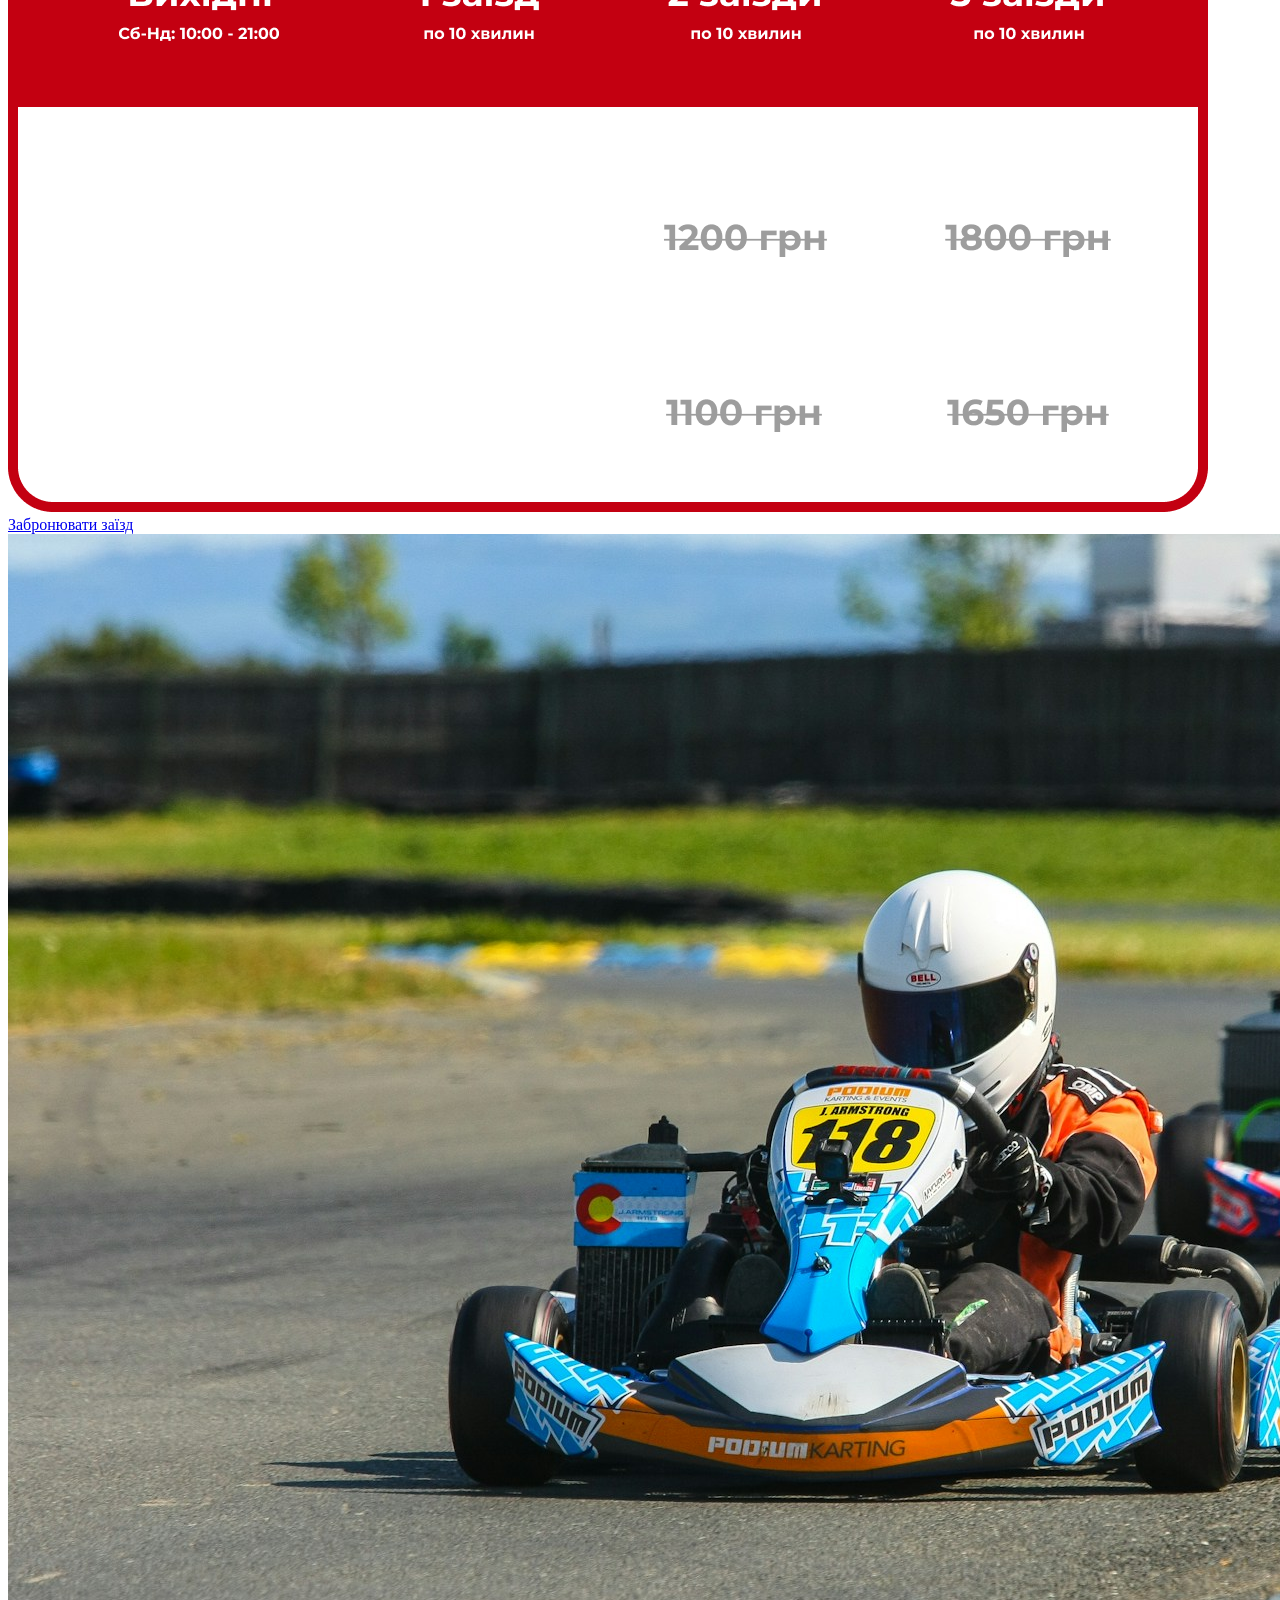
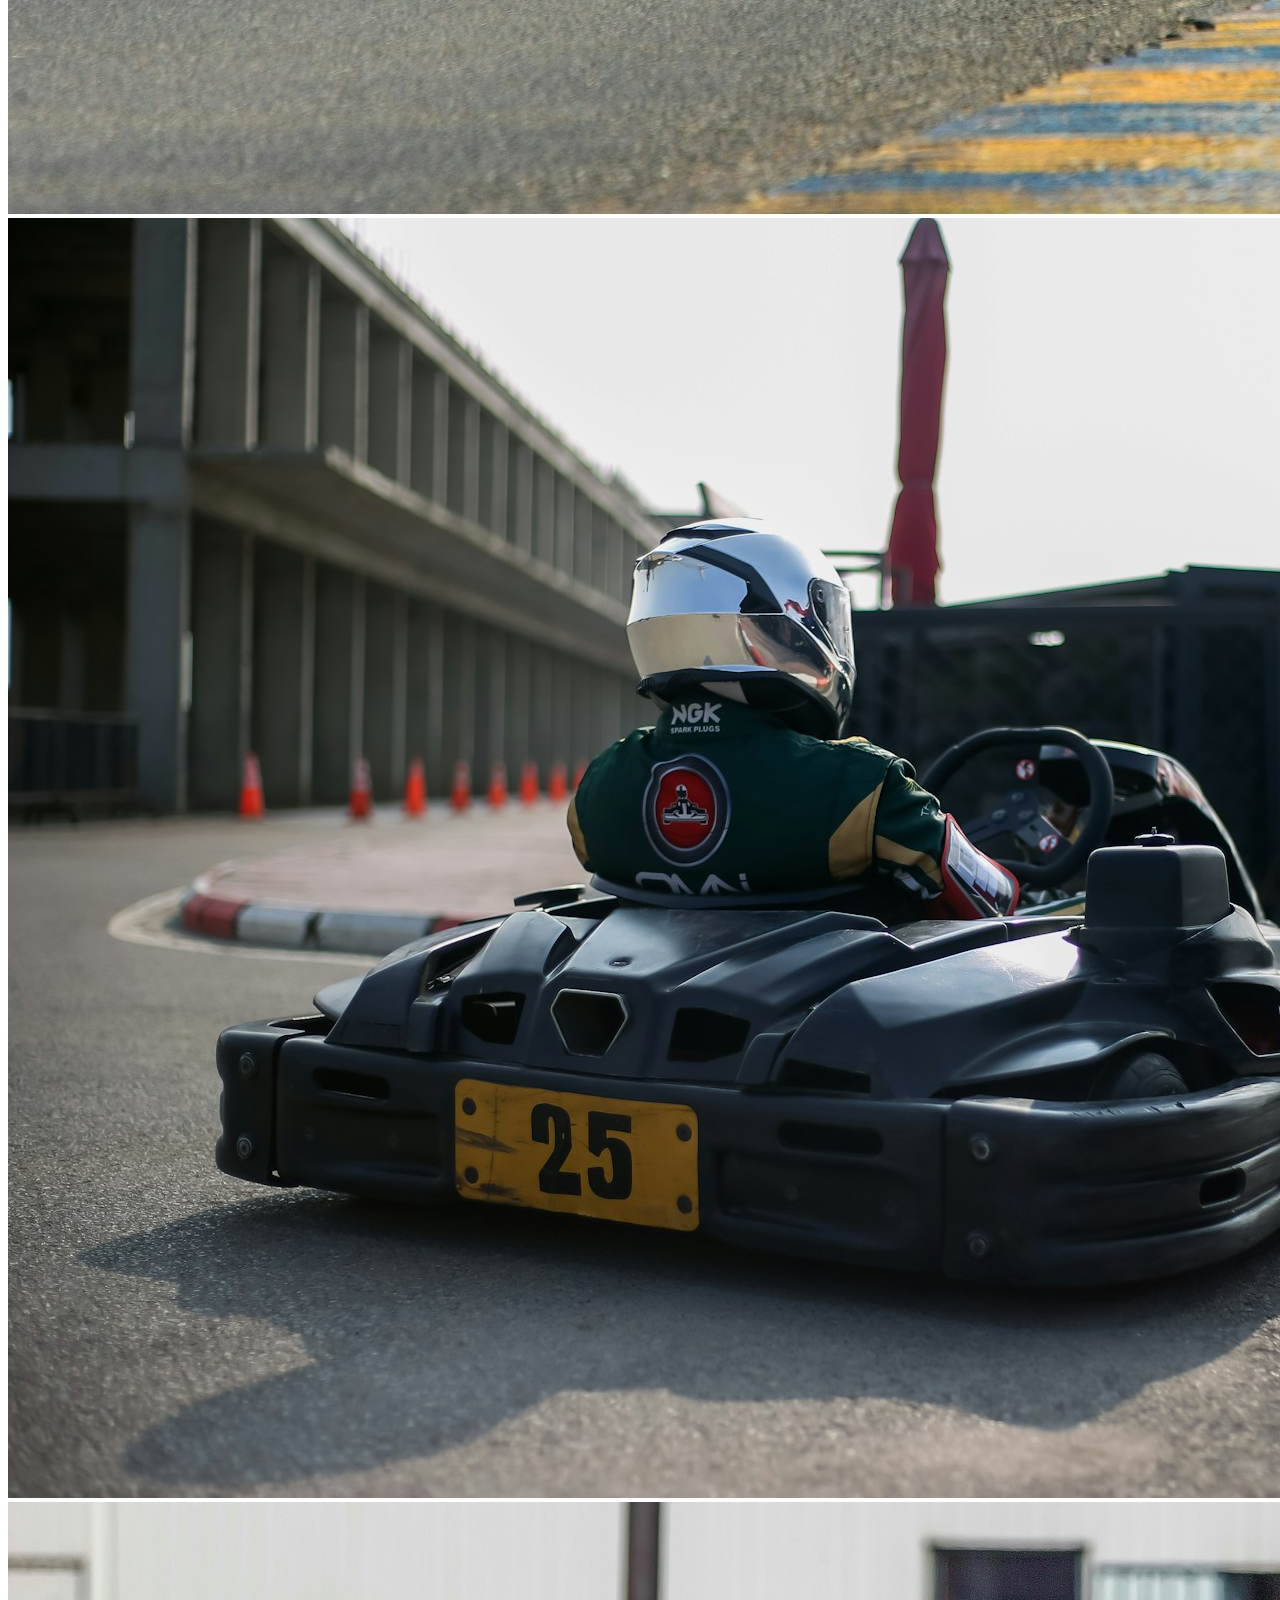
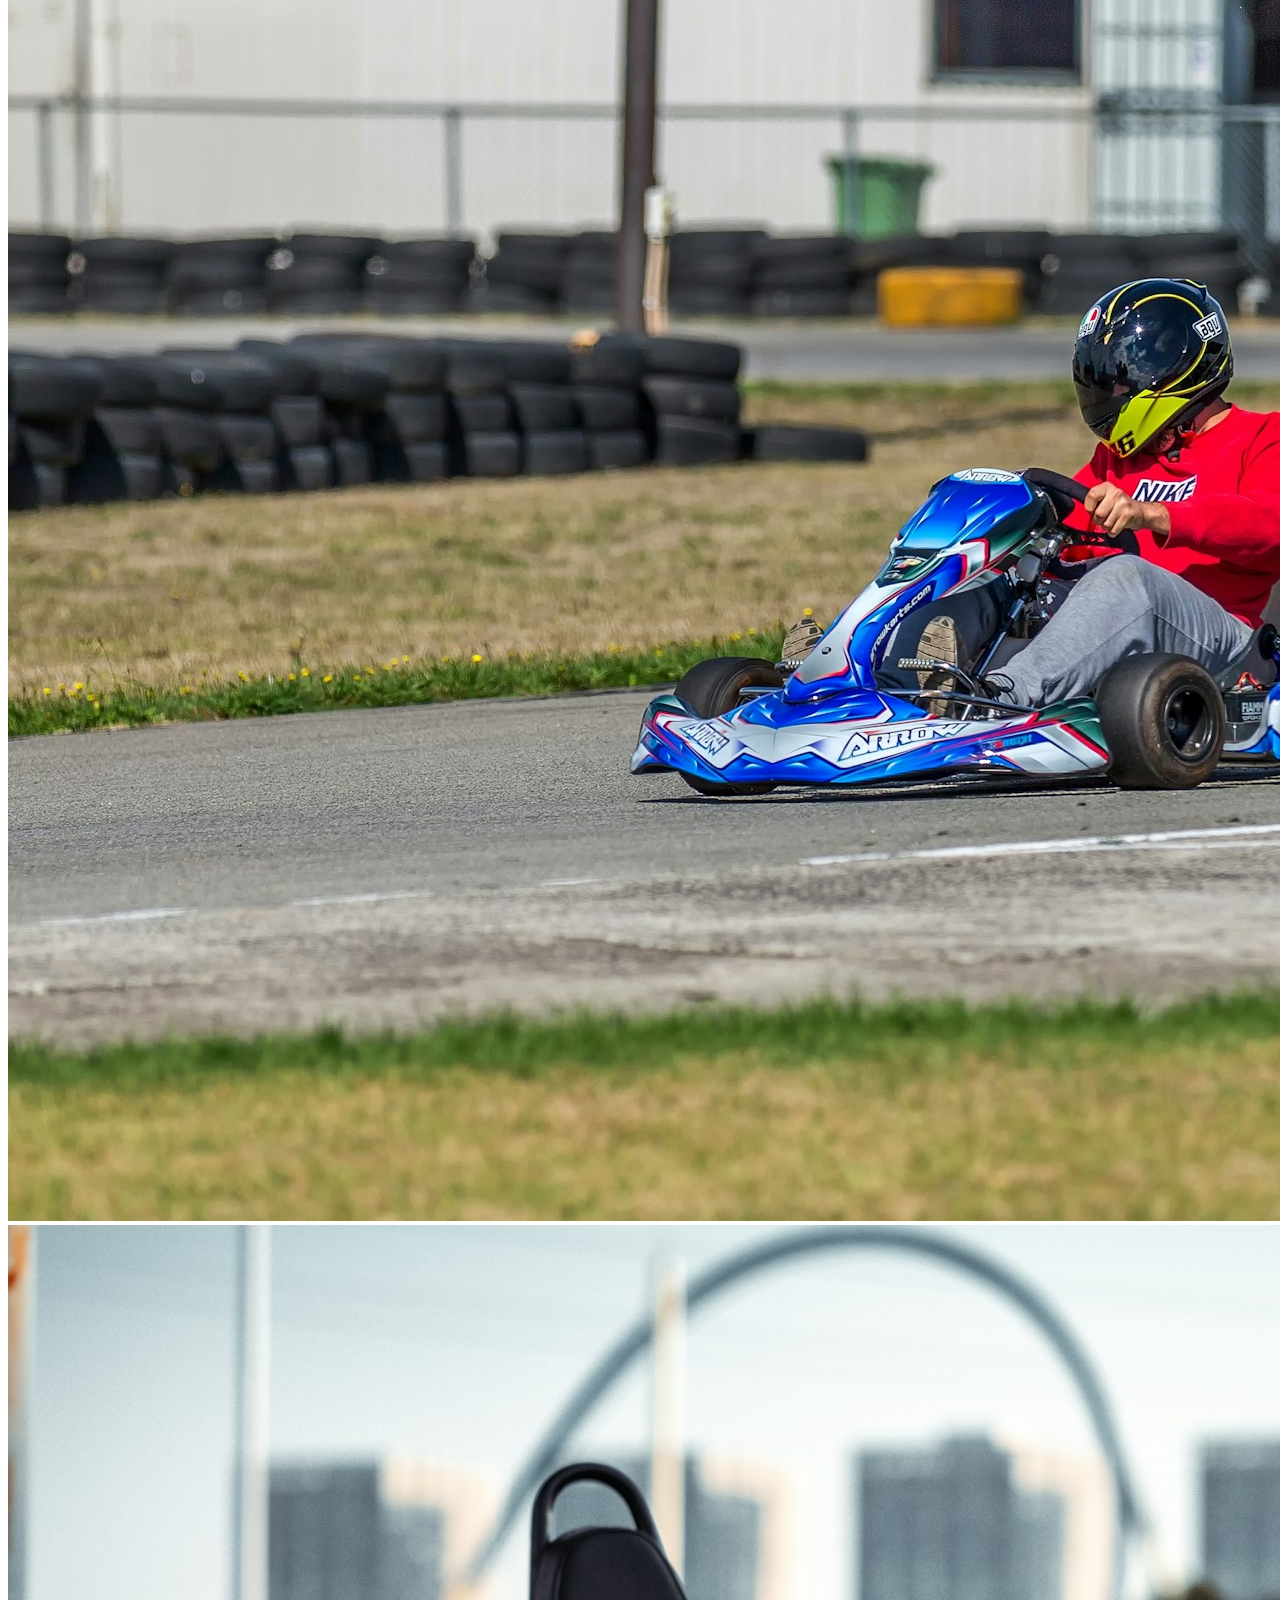
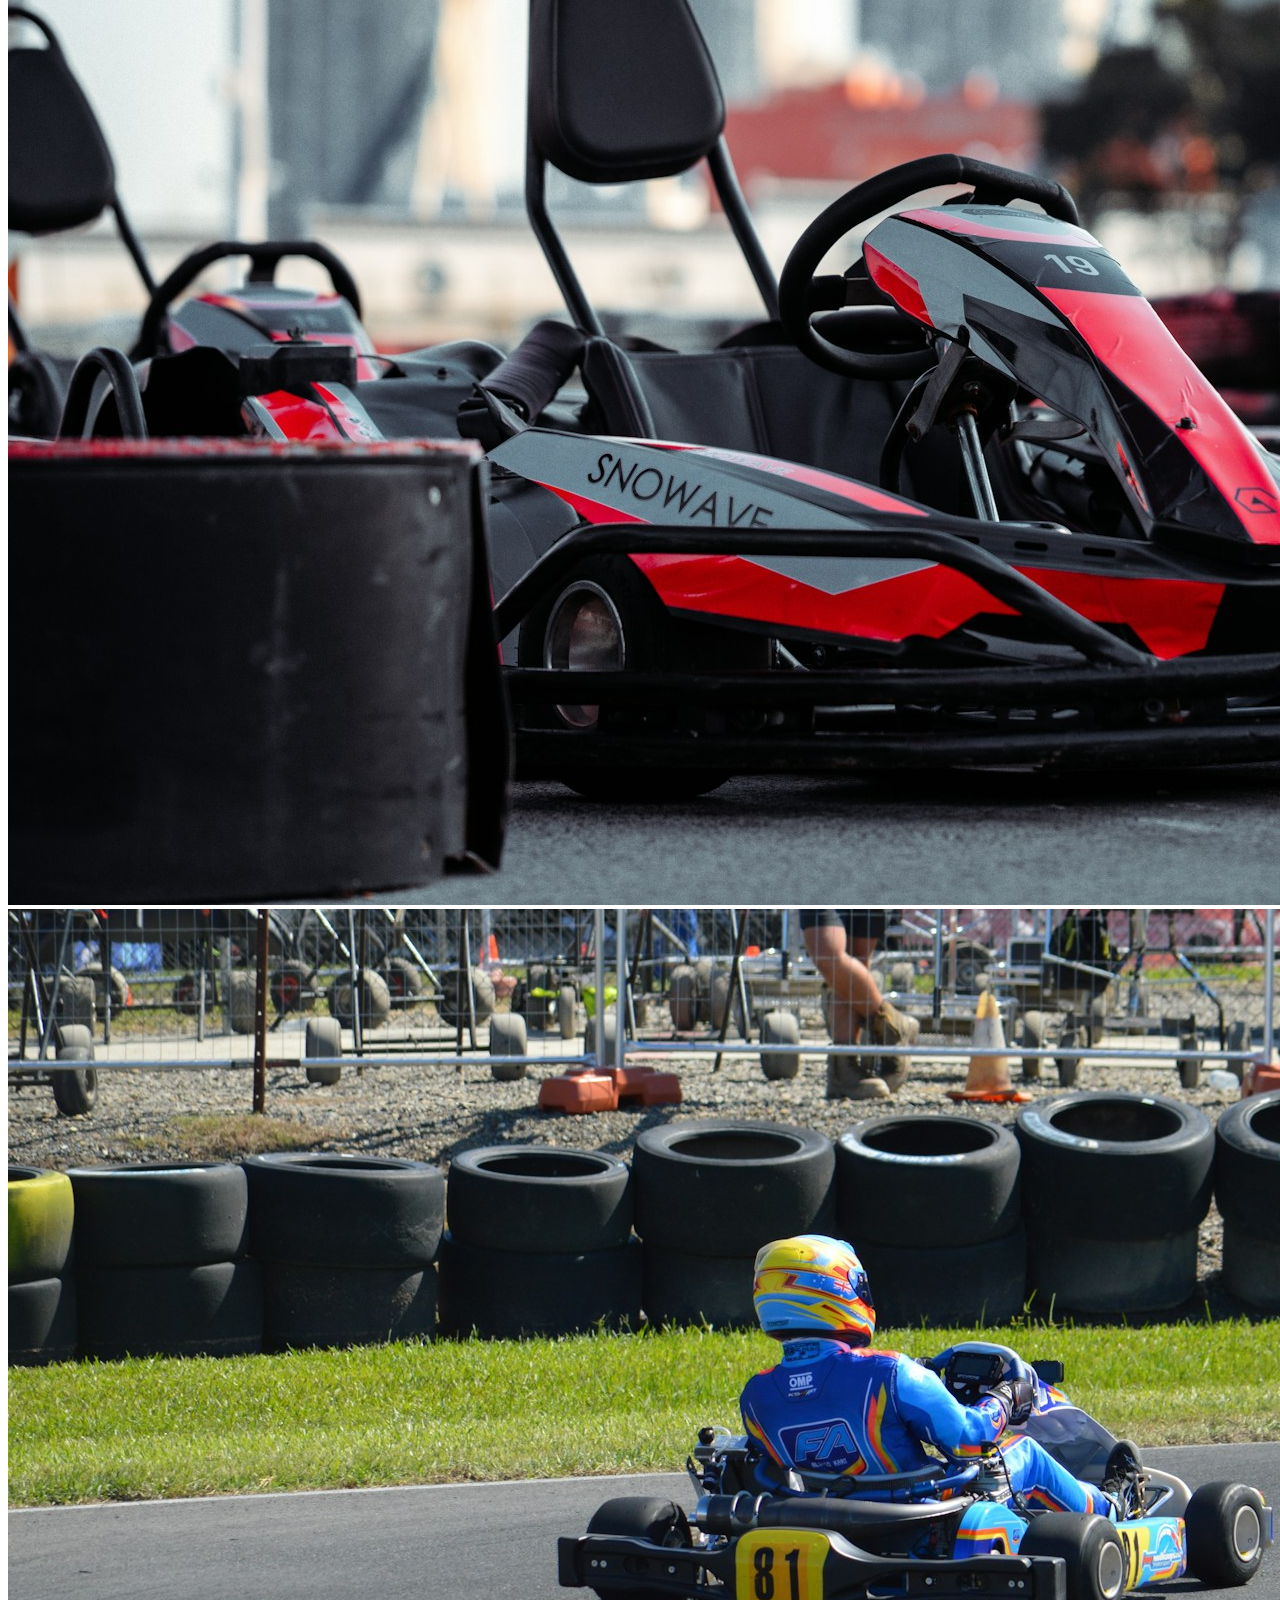
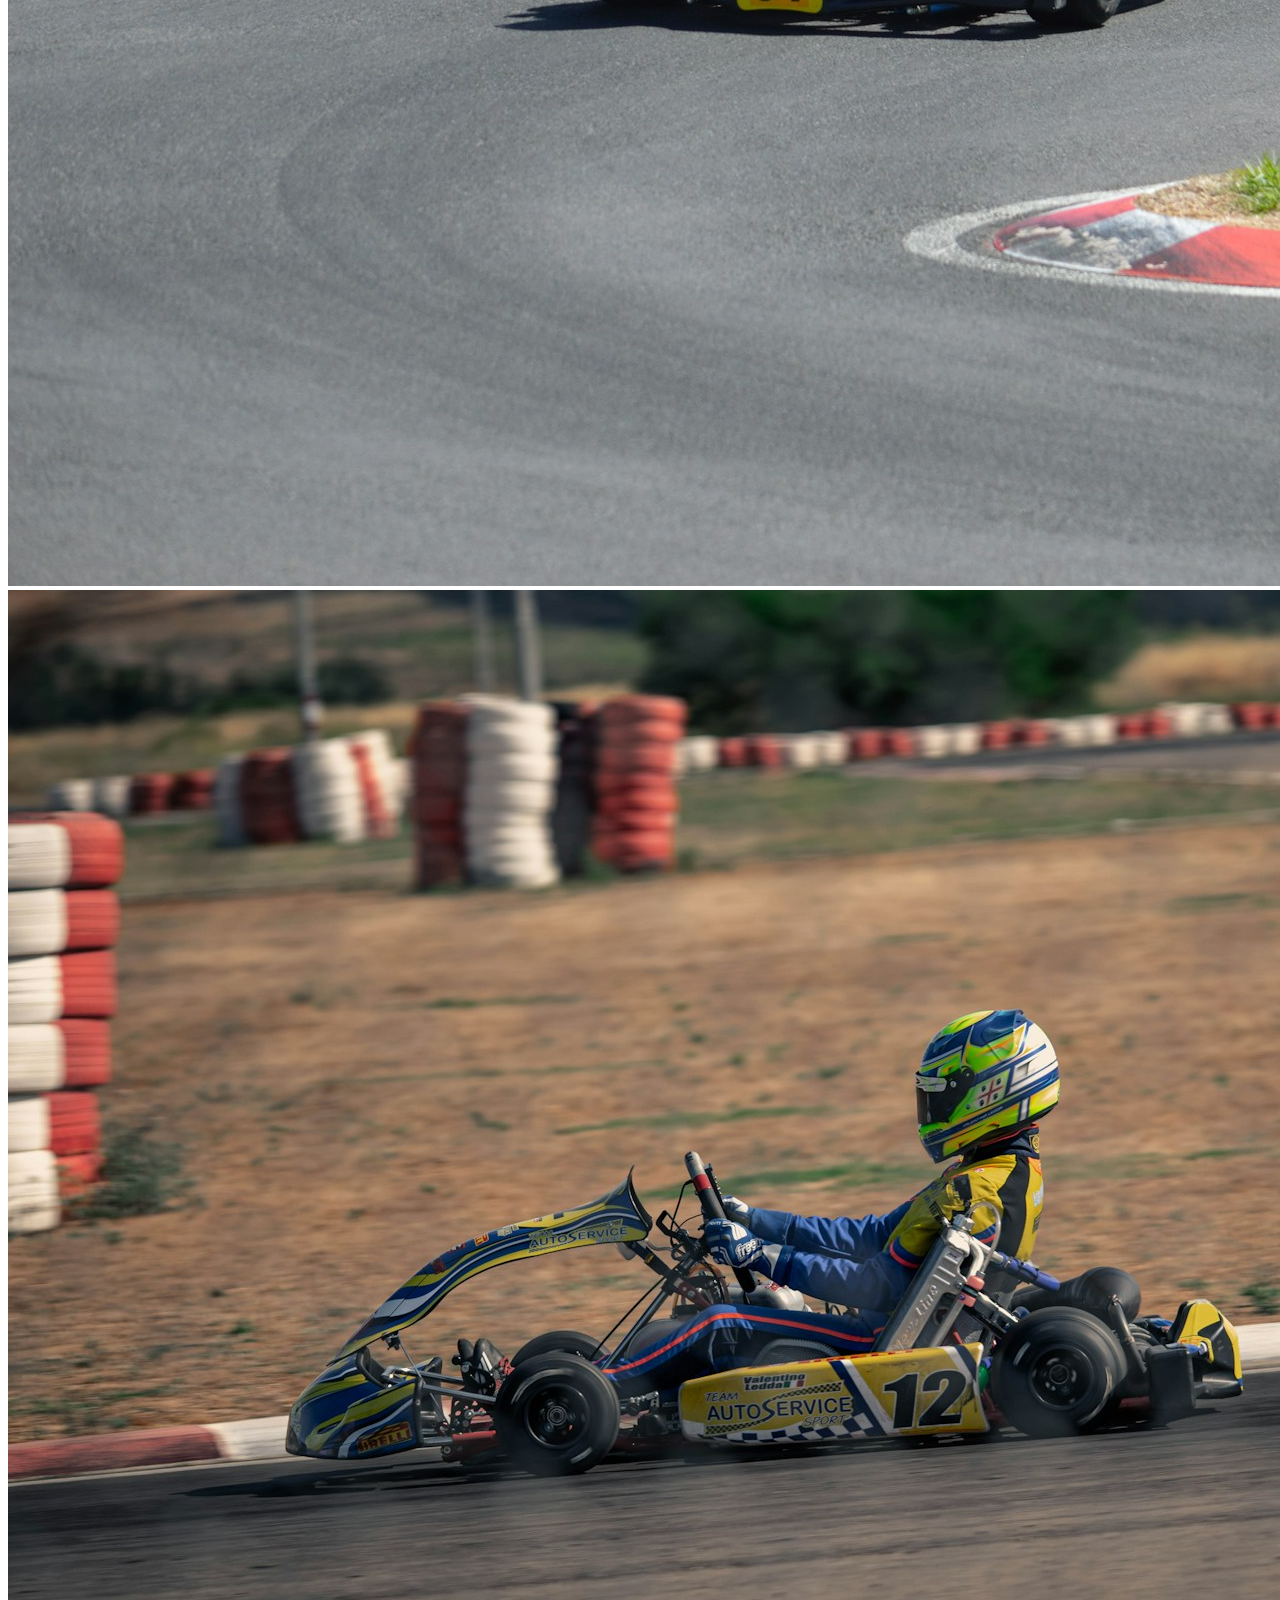
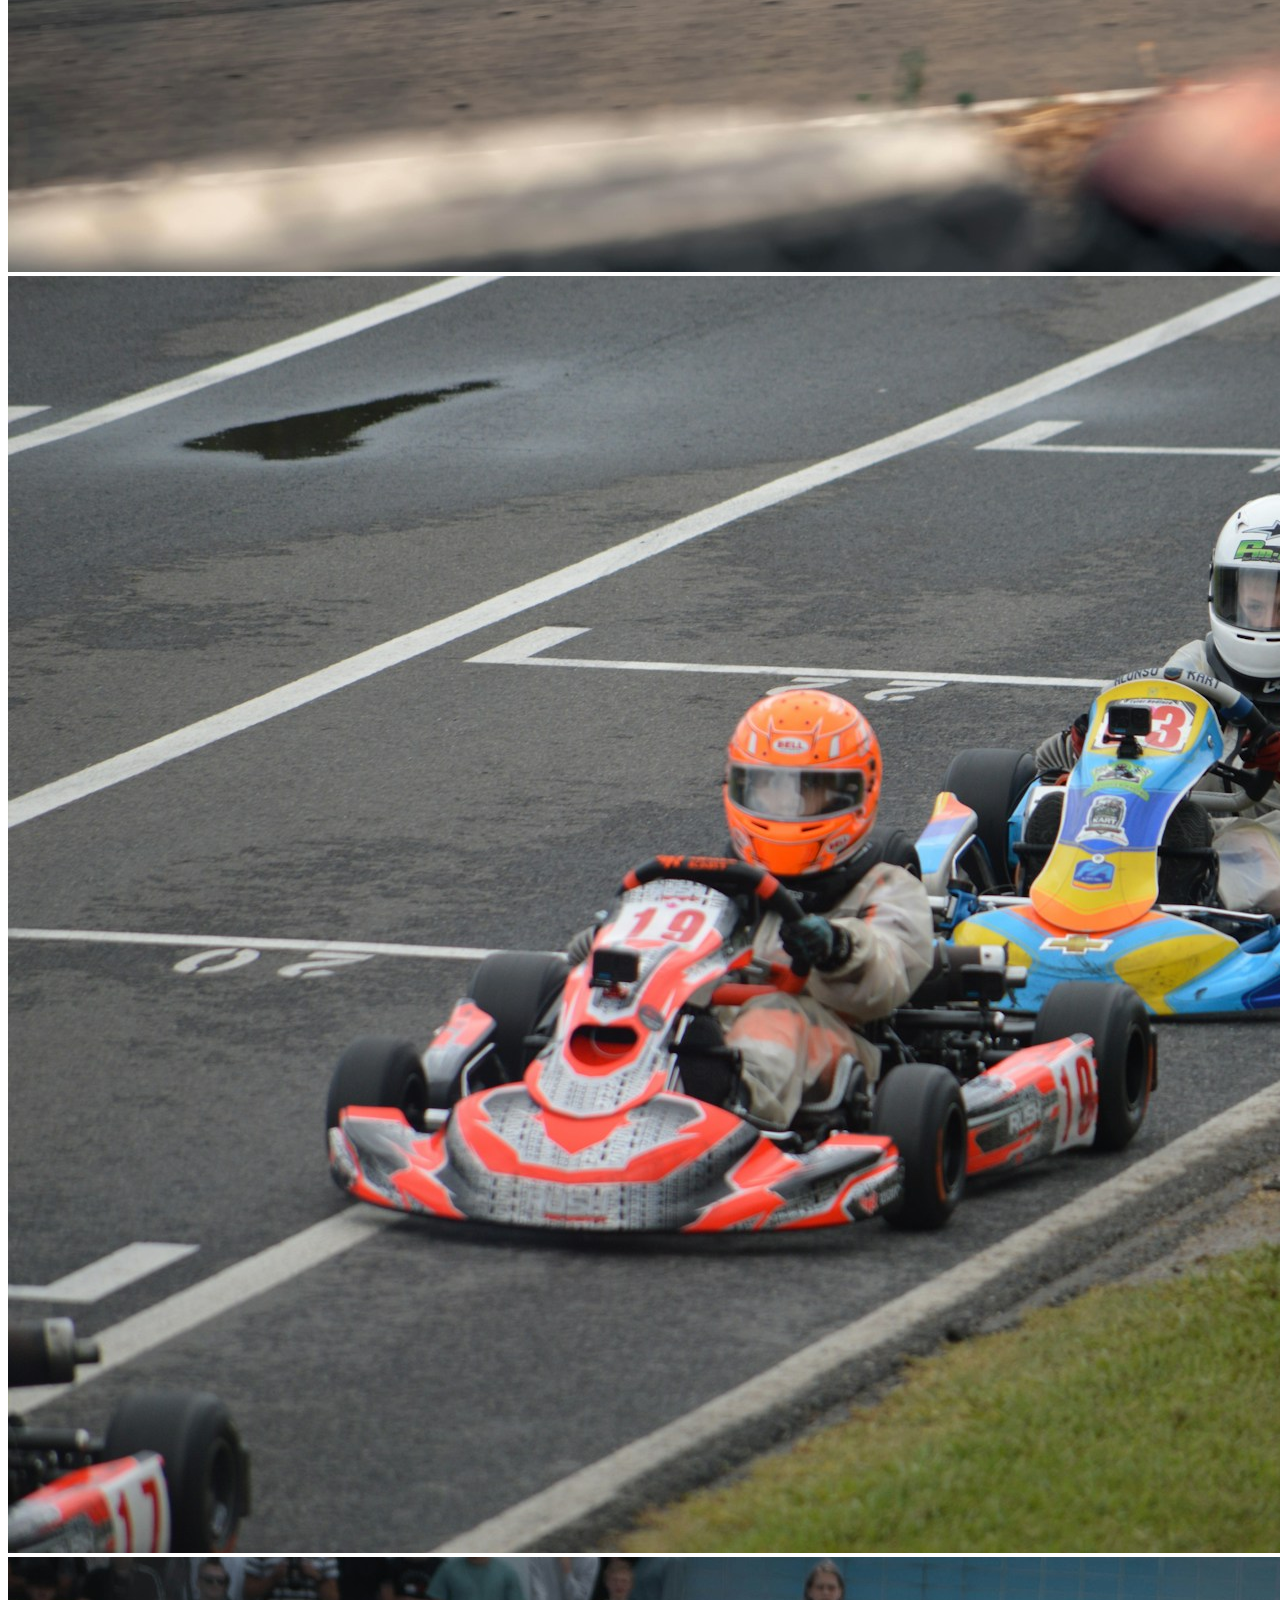
==== commit fb20f2b1: "feat: add index.html file" ====
--- a/index.html
+++ b/index.html
@@ -4,7 +4,7 @@
     <meta charset="UTF-8">
     <meta name="viewport" content="width=device-width, initial-scale=1.0">
     <title>DRS Karting — Картинг Київ | Максимум швидкості</title>
-    <link rel="stylesheet" href="./style.css">
+    <link rel="stylesheet" href="./css/style.css">
     <link rel="icon" href="./images/logo/logo-favicon.svg" type="image/svg+xml">
     <link rel="preconnect" href="https://fonts.googleapis.com">
     <link rel="preconnect" href="https://fonts.gstatic.com" crossorigin>
@@ -19,16 +19,16 @@
 
             <nav class="header__nav">
                 <ul class="header__nav-list">
-                    <li><a href="about.html">Про нас</a></li>
-                    <li><a href="prices.html">Тарифи</a></li>
-                    <li><a href="promotions.html">Акції</a></li>
-                    <li><a href="certificates.html">Сертифікати</a></li>
-                    <li><a href="competitions.html">Змагання</a></li>
-                    <li><a href="contacts.html">Контакти</a></li>
+                    <li><a href="./pages/about.html">Про нас</a></li>
+                    <li><a href="./pages/prices.html">Тарифи</a></li>
+                    <li><a href="./pages/promotions.html">Акції</a></li>
+                    <li><a href="./pages/certificates.html">Сертифікати</a></li>
+                    <li><a href="./pages/competitions.html">Змагання</a></li>
+                    <li><a href="./pages/contacts.html">Контакти</a></li>
                 </ul>
             </nav>
 
-            <a href="reservation.html" class="btn header__btn">Забронювати заїзд</a>
+            <a href="./pages/reservation.html" class="btn header__btn">Забронювати заїзд</a>
         </div>
     </header>
 
@@ -39,7 +39,7 @@
         <div class="hero__container">
             <h1 class="hero__title">Максимум<br>швидкості</h1>
             <p class="hero__subtitle">Відчуй себе справжнім гонщиком<br>на найшвидшій трасі разом із DRS Karting!</p>
-            <a href="reservation.html" class="btn btn-primary">Забронювати заїзд</a>
+            <a href="./pages/reservation.html" class="btn btn-primary">Забронювати заїзд</a>
         </div>
     </section>
 
@@ -116,7 +116,7 @@
         </div>
 
         <div class="btn-wrapper">
-            <a href="reservation.html" class="btn btn-primary">Забронювати заїзд</a>
+            <a href="./pages/reservation.html" class="btn btn-primary">Забронювати заїзд</a>
         </div>
     </section>
 
